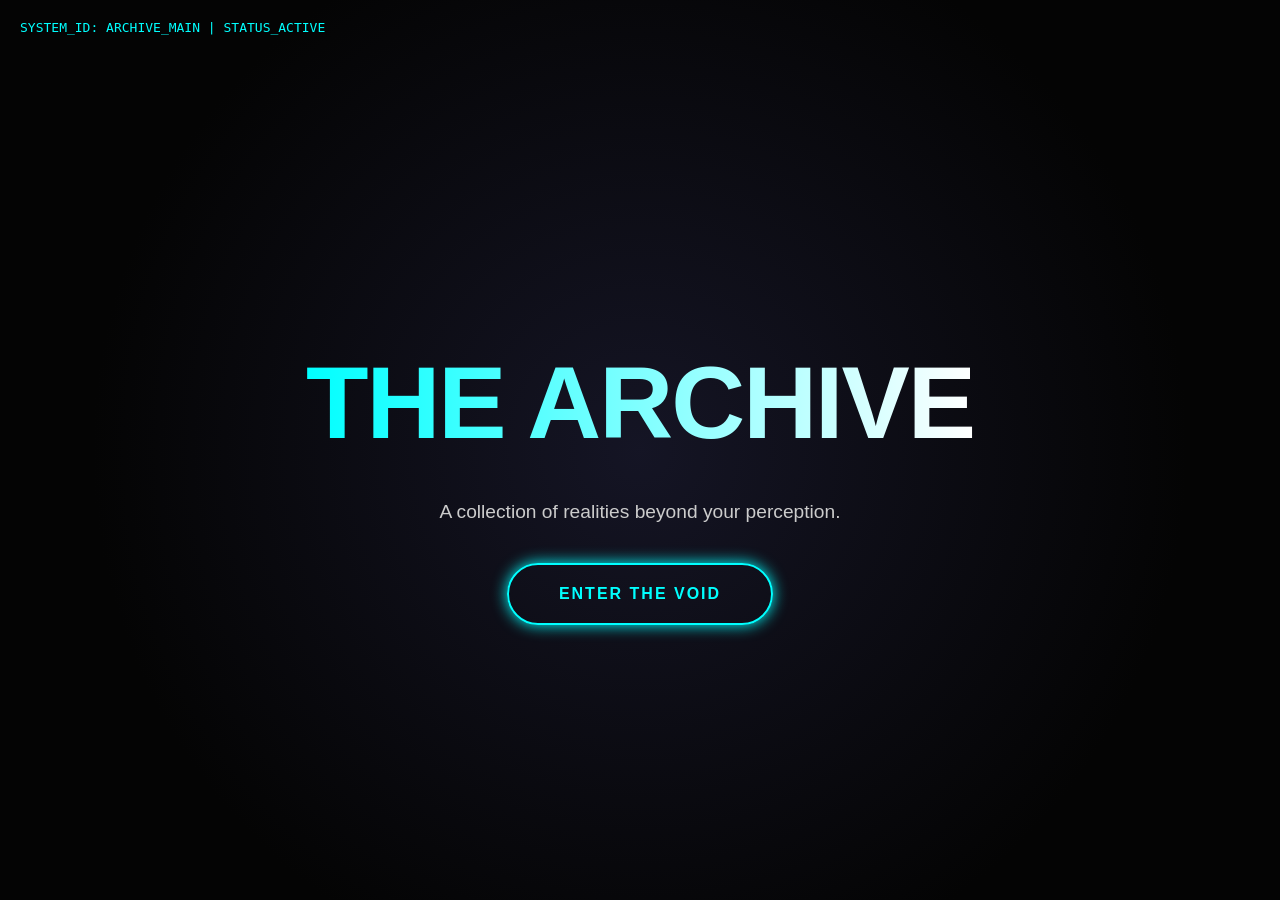
==== index.html @ e51d0f81 "Initial commit - The Neon Archive" ====
<!DOCTYPE html>
<html lang="en">
<head>
    <meta charset="UTF-8">
    <meta name="viewport" content="width=device-width, initial-scale=1.0">
    <title>THE NEON ARCHIVE</title>
    <link rel="stylesheet" href="style.css">
</head>
<body>
    <canvas id="bgCanvas"></canvas>

    <main class="hero">
        <div class="system-label">SYSTEM_ID: ARCHIVE_MAIN | STATUS_ACTIVE</div>
        <h1>THE ARCHIVE</h1>
        <p>A collection of realities beyond your perception.</p>
        <a href="photos.html" class="btn-neon">ENTER THE VOID</a>
    </main>

    <script src="script.js"></script>
</body>
</html>
---- style.css ----
/* --- BASE & GLOBALS --- */
*, *::before, *::after {
    box-sizing: border-box;
}

body, html { 
    margin: 0; 
    padding: 0; 
    min-height: 100vh; 
    overflow-x: hidden; 
    background: #000; 
    color: #fff; 
    font-family: 'Segoe UI', sans-serif; 
}

/* --- INTERACTIVE CANVAS --- */
#bgCanvas { 
    position: fixed; 
    top: 0; 
    left: 0; 
    z-index: -1; 
}

/* --- TYPOGRAPHY & HERO --- */
.hero {
    height: 100vh; 
    display: flex; 
    flex-direction: column;
    justify-content: center; 
    align-items: center;
    text-align: center;
    background: radial-gradient(circle at center, rgba(26, 26, 46, 0.8) 0%, rgba(5, 5, 5, 0.8) 70%);
    padding: 20px;
}

.hero h1 {
    font-size: clamp(4rem, 8vw, 8rem);
    letter-spacing: -2px; 
    margin-bottom: 20px;
    background: linear-gradient(to right, #0ff, #fff);
    -webkit-background-clip: text; 
    -webkit-text-fill-color: transparent;
}

.hero p {
    font-size: 1.2rem;
    margin-bottom: 40px;
    color: #ccc;
}

/* --- NEON BUTTONS --- */
.btn-neon {
    display: inline-block;
    padding: 20px 50px; 
    color: #0ff; 
    background: transparent;
    border: 2px solid #0ff; 
    border-radius: 50px; 
    text-transform: uppercase;
    text-decoration: none; 
    cursor: pointer; 
    transition: 0.4s ease;
    box-shadow: 0 0 15px #0ff; 
    z-index: 1001; 
    animation: constant-glow 2s infinite alternate;
    font-weight: bold;
    letter-spacing: 2px;
}

.btn-neon:hover {
    background: #0ff; 
    color: #000; 
    transform: scale(1.05);
    box-shadow: 0 0 40px #0ff, 0 0 80px #0ff;
}

.back-fixed, .refresh-fixed {
    position: fixed; 
    bottom: 20px; 
    z-index: 9999;
    padding: 10px 30px;
    font-size: 0.9rem;
}

.back-fixed { left: 20px; }
.refresh-fixed { right: 20px; }

/* --- GALLERY PAGES --- */
.gallery-header {
    padding: 60px 20px 30px;
    text-align: center;
}

.gallery-header h2 {
    font-size: clamp(2.5rem, 5vw, 4rem);
    margin: 0;
    color: #fff;
    text-shadow: 0 0 10px rgba(0, 255, 255, 0.5);
}

.gallery {
    display: grid; 
    grid-template-columns: repeat(auto-fill, minmax(300px, 1fr));
    gap: 30px; 
    padding: 20px 5vw 100px;
}

.gallery img {
    width: 100%; 
    height: 400px; 
    object-fit: cover;
    border-radius: 12px; 
    filter: grayscale(40%); 
    transition: 0.5s ease;
    cursor: pointer;
}

.gallery img:hover {
    filter: grayscale(0%); 
    transform: translateY(-10px);
    box-shadow: 0 15px 30px rgba(0, 255, 255, 0.2);
    border: 1px solid rgba(0, 255, 255, 0.5);
}

/* --- LIGHTBOX (VOID) --- */
.lightbox {
    display: none; 
    position: fixed; 
    top: 0; 
    left: 0;
    width: 100%; 
    height: 100%; 
    background: rgba(5, 5, 5, 0.95);
    z-index: 10000;
    justify-content: center; 
    align-items: center;
}

.lightbox img {
    max-width: 85vw; 
    max-height: 80vh; 
    border-radius: 8px;
    box-shadow: 0 0 50px rgba(0, 255, 255, 0.15); 
    border: 1px solid #0ff;
    object-fit: contain;
}

.lightbox::after {
    content: ""; 
    position: absolute; 
    top: 0; 
    left: 0; 
    width: 100%; 
    height: 2px;
    background: #0ff; 
    opacity: 0.15; 
    animation: scan 4s linear infinite;
    pointer-events: none;
}

/* --- NAVIGATION & UI ELEMENTS --- */
.nav {
    background: transparent; 
    border: none;
    color: #0ff; 
    cursor: pointer; 
    transition: 0.3s ease;
    padding: 20px;
    display: flex;
    align-items: center;
    justify-content: center;
}

.nav:hover { 
    transform: scale(1.1); 
    filter: drop-shadow(0 0 10px #0ff);
}

.pulse-ring {
    animation: blink 2s infinite;
}

.stream-label {
    position: absolute; 
    top: 20px; 
    left: 20px; 
    color: #0ff; 
    font-family: monospace; 
    opacity: 0.7;
    pointer-events: none;
}

.system-label {
    position: absolute; 
    top: 20px; 
    left: 20px; 
    font-family: monospace; 
    color: #0ff; 
    animation: blink 1s step-end infinite;
    pointer-events: none;
}

/* --- ANIMATIONS --- */
@keyframes constant-glow {
    from { box-shadow: 0 0 10px #0ff; }
    to { box-shadow: 0 0 25px #0ff; }
}

@keyframes scan {
    0% { top: 0%; } 
    100% { top: 100%; }
}

@keyframes blink {
    0%, 100% { opacity: 1; } 
    50% { opacity: 0.3; }
}
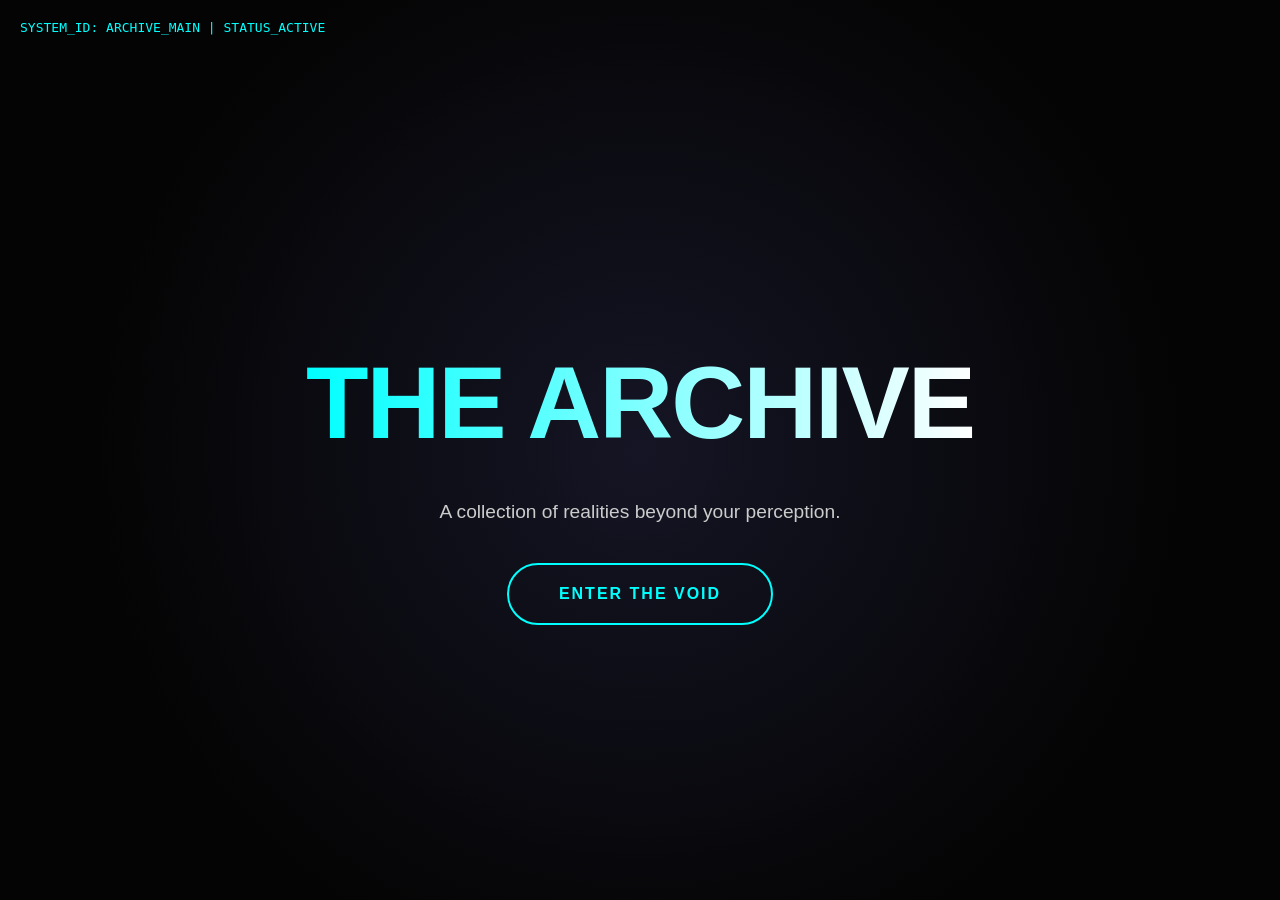
==== commit 86cbed73: "Background image for mainframe" ====
--- a/index.html
+++ b/index.html
@@ -6,9 +6,8 @@
     <title>THE NEON ARCHIVE</title>
     <link rel="stylesheet" href="style.css">
 </head>
-<body>
-    <canvas id="bgCanvas"></canvas>
-
+<body class="moving-bg">
+    
     <main class="hero">
         <div class="system-label">SYSTEM_ID: ARCHIVE_MAIN | STATUS_ACTIVE</div>
         <h1>THE ARCHIVE</h1>
@@ -16,6 +15,17 @@
         <a href="photos.html" class="btn-neon">ENTER THE VOID</a>
     </main>
 
-    <script src="script.js"></script>
+    <script>
+        const images = [
+            'https://images.unsplash.com/photo-1550751827-4bd374c3f58b?q=80&w=2000',
+            'https://images.unsplash.com/photo-1542281286-9e0a16bb7366?q=80&w=2000',
+            'https://images.unsplash.com/photo-1605371924599-2d0365da1ae0?q=80&w=2000',
+            'https://images.unsplash.com/photo-1550684848-fac1c5b4e853?q=80&w=2000',
+            'https://images.unsplash.com/photo-1451187580459-43490279c0fa?q=80&w=2000'
+        ];
+
+        const randomImage = images[Math.floor(Math.random() * images.length)];
+        document.body.style.backgroundImage = `url('${randomImage}')`;
+    </script>
 </body>
 </html>
--- a/style.css
+++ b/style.css
@@ -13,12 +13,21 @@
     font-family: 'Segoe UI', sans-serif; 
 }
 
-/* --- INTERACTIVE CANVAS --- */
+/* --- MOVING BACKGROUND & CANVAS --- */
 #bgCanvas { 
     position: fixed; 
     top: 0; 
     left: 0; 
     z-index: -1; 
+}
+
+.moving-bg {
+    background-repeat: no-repeat;
+    background-position: center center;
+    background-attachment: fixed;
+    background-size: cover;
+    animation: drift 20s infinite alternate ease-in-out;
+    transition: background 1s ease-in-out;
 }
 
 /* --- TYPOGRAPHY & HERO --- */
@@ -38,7 +47,13 @@
     letter-spacing: -2px; 
     margin-bottom: 20px;
     background: linear-gradient(to right, #0ff, #fff);
+    
+    /* Add this line to satisfy the linter/standards */
+    background-clip: text; 
+    
+    /* Keep your existing one for compatibility */
     -webkit-background-clip: text; 
+    
     -webkit-text-fill-color: transparent;
 }
 
@@ -60,11 +75,10 @@
     text-decoration: none; 
     cursor: pointer; 
     transition: 0.4s ease;
-    box-shadow: 0 0 15px #0ff; 
     z-index: 1001; 
-    animation: constant-glow 2s infinite alternate;
     font-weight: bold;
     letter-spacing: 2px;
+    animation: breathing-glow 2s infinite alternate ease-in-out;
 }
 
 .btn-neon:hover {
@@ -122,7 +136,7 @@
     border: 1px solid rgba(0, 255, 255, 0.5);
 }
 
-/* --- LIGHTBOX (VOID) --- */
+/* --- LIGHTBOX --- */
 .lightbox {
     display: none; 
     position: fixed; 
@@ -176,29 +190,18 @@
     filter: drop-shadow(0 0 10px #0ff);
 }
 
-.pulse-ring {
-    animation: blink 2s infinite;
-}
-
-.stream-label {
-    position: absolute; 
-    top: 20px; 
-    left: 20px; 
-    color: #0ff; 
-    font-family: monospace; 
-    opacity: 0.7;
-    pointer-events: none;
-}
-
-.system-label {
+.pulse-ring { animation: blink 2s infinite; }
+
+.stream-label, .system-label {
     position: absolute; 
     top: 20px; 
     left: 20px; 
     font-family: monospace; 
     color: #0ff; 
-    animation: blink 1s step-end infinite;
     pointer-events: none;
 }
+
+.system-label { animation: blink 1s step-end infinite; }
 
 /* --- ANIMATIONS --- */
 @keyframes constant-glow {
@@ -206,6 +209,11 @@
     to { box-shadow: 0 0 25px #0ff; }
 }
 
+@keyframes breathing-glow {
+    0% { box-shadow: 0 0 5px #0ff; }
+    100% { box-shadow: 0 0 40px #0ff; }
+}
+
 @keyframes scan {
     0% { top: 0%; } 
     100% { top: 100%; }
@@ -214,4 +222,25 @@
 @keyframes blink {
     0%, 100% { opacity: 1; } 
     50% { opacity: 0.3; }
+}
+
+@keyframes drift {
+    0% { background-position: 0% 0%; }
+    100% { background-position: 100% 100%; }
+}
+
+/* --- MEDIA QUERIES --- */
+@media (max-width: 768px) {
+    .lightbox { flex-direction: column; }
+    
+    .nav {
+        position: absolute;
+        bottom: 20px;
+        z-index: 10001;
+        background: rgba(0, 0, 0, 0.5) !important;
+        border-radius: 50%;
+    }
+    
+    .prev { left: 20px; }
+    .next { right: 20px; }
 }
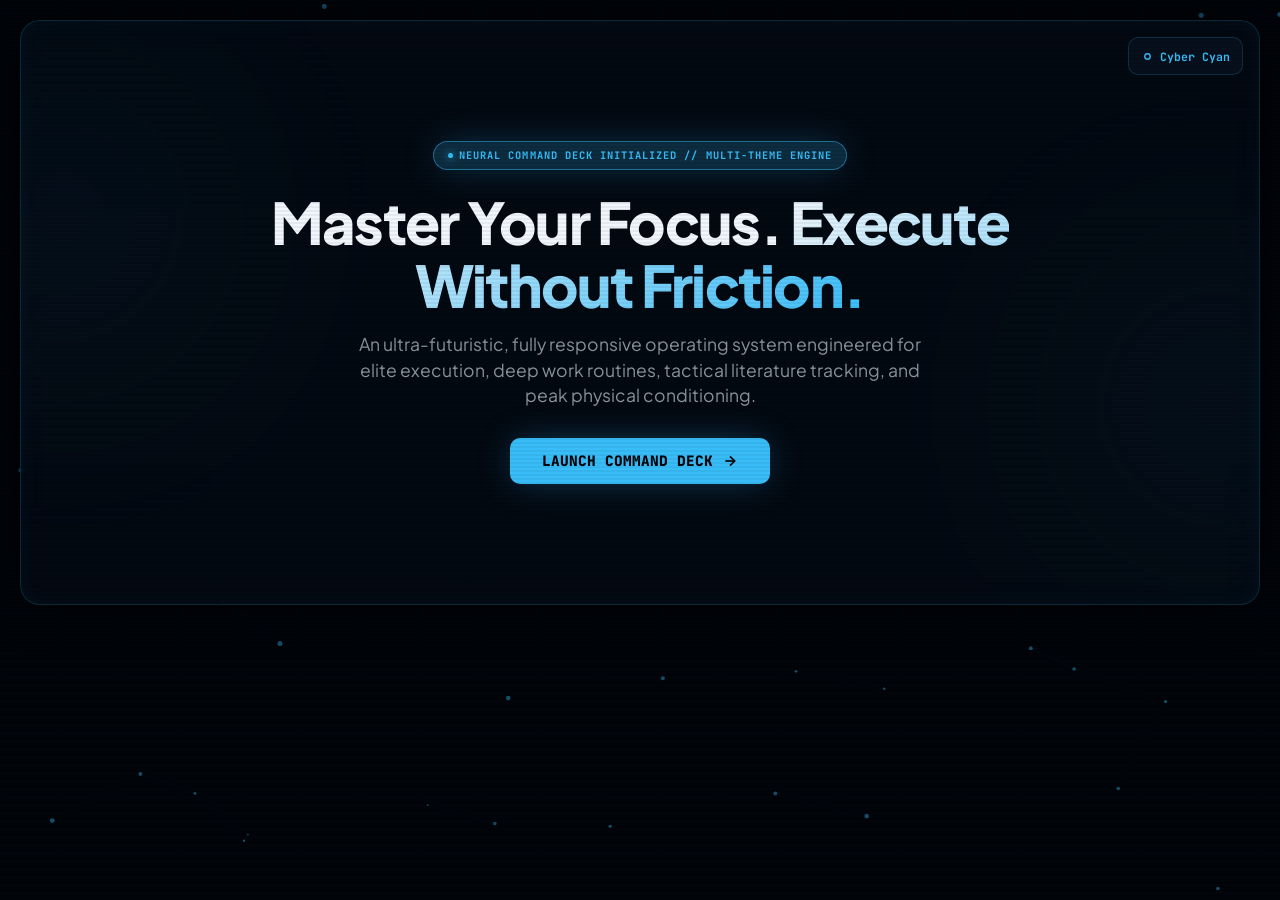
==== commit bdbcccd9: "Update index.html to the newest version" ====
--- a/index.html
+++ b/index.html
@@ -1,31 +1,1130 @@
 <!DOCTYPE html>
-<html lang="en">
+<html lang="en" class="dark cyberpunk-cyan">
 <head>
     <meta charset="UTF-8">
     <meta name="viewport" content="width=device-width, initial-scale=1.0">
-    <title>THE NEON ARCHIVE</title>
-    <link rel="stylesheet" href="style.css">
+    <meta name="description" content="Monk Mode OS: a personal dashboard for daily schedules, a 10-book reading plan, fitness benchmarks and a two-year roadmap. Built by Addisu Legese Meharu.">
+    <meta property="og:title" content="Monk Mode OS">
+    <meta property="og:description" content="A personal dashboard for daily schedules, reading, fitness and long-term planning.">
+    <meta property="og:type" content="website">
+    <link rel="icon" href="data:image/svg+xml,%3Csvg xmlns='http://www.w3.org/2000/svg' viewBox='0 0 32 32'%3E%3Crect width='32' height='32' rx='6' fill='%230b1220'/%3E%3Ctext x='16' y='23' font-size='20' font-family='monospace' font-weight='700' text-anchor='middle' fill='%2338bdf8'%3EM%3C/text%3E%3C/svg%3E">
+    <title>Monk Mode OS</title>
+    <link rel="preconnect" href="https://fonts.googleapis.com">
+    <link rel="preconnect" href="https://fonts.gstatic.com" crossorigin>
+    <link href="https://fonts.googleapis.com/css2?family=Plus+Jakarta+Sans:wght@400;500;600;700;800&family=JetBrains+Mono:ital,wght@0,400;0,600;0,800;1,400&display=swap" rel="stylesheet">
+    <style>
+        /* THEME MATRIX & TOKENS ENGINE */
+        :root.dark.cyberpunk-cyan {
+            --bg-base: #010409; --bg-surface: rgba(5, 11, 20, 0.88); --bg-glass: rgba(5, 11, 20, 0.75);
+            --bg-card: rgba(10, 18, 34, 0.75); --bg-card-hover: rgba(18, 28, 52, 0.9);
+            --border-subtle: rgba(56, 189, 248, 0.18); --border-hover: rgba(56, 189, 248, 0.45); --border-active: rgba(56, 189, 248, 0.9);
+            --text-main: #f0f6fc; --text-muted: #8b949e; --text-dim: #484f58;
+            --accent-primary: #38bdf8; --accent-secondary: #0284c7; --accent-glow: rgba(56, 189, 248, 0.2);
+            --shadow-hud: 0 0 50px -10px rgba(0, 0, 0, 0.9), inset 0 0 20px rgba(56, 189, 248, 0.05);
+            --shadow-glow: 0 0 35px -5px rgba(56, 189, 248, 0.35);
+            --audio-freq: 600;
+        }
+        :root.dark.neon-violet {
+            --bg-base: #030109; --bg-surface: rgba(10, 5, 20, 0.88); --bg-glass: rgba(10, 5, 20, 0.75);
+            --bg-card: rgba(18, 10, 34, 0.75); --bg-card-hover: rgba(28, 16, 52, 0.9);
+            --border-subtle: rgba(217, 70, 239, 0.18); --border-hover: rgba(217, 70, 239, 0.45); --border-active: rgba(217, 70, 239, 0.9);
+            --text-main: #fae8ff; --text-muted: #a188af; --text-dim: #5c4b69;
+            --accent-primary: #d946ef; --accent-secondary: #a21caf; --accent-glow: rgba(217, 70, 239, 0.2);
+            --shadow-hud: 0 0 50px -10px rgba(0, 0, 0, 0.9), inset 0 0 20px rgba(217, 70, 239, 0.05);
+            --shadow-glow: 0 0 35px -5px rgba(217, 70, 239, 0.35);
+            --audio-freq: 750;
+        }
+        :root.dark.matrix-green {
+            --bg-base: #010903; --bg-surface: rgba(5, 20, 8, 0.88); --bg-glass: rgba(5, 20, 8, 0.75);
+            --bg-card: rgba(10, 34, 15, 0.75); --bg-card-hover: rgba(16, 52, 24, 0.9);
+            --border-subtle: rgba(74, 222, 128, 0.18); --border-hover: rgba(74, 222, 128, 0.45); --border-active: rgba(74, 222, 128, 0.9);
+            --text-main: #f0fdf4; --text-muted: #86efac; --text-dim: #3f624d;
+            --accent-primary: #4ade80; --accent-secondary: #16a34a; --accent-glow: rgba(74, 222, 128, 0.2);
+            --shadow-hud: 0 0 50px -10px rgba(0, 0, 0, 0.9), inset 0 0 20px rgba(74, 222, 128, 0.05);
+            --shadow-glow: 0 0 35px -5px rgba(74, 222, 128, 0.35);
+            --audio-freq: 500;
+        }
+        :root.dark.laser-crimson {
+            --bg-base: #090101; --bg-surface: rgba(20, 5, 5, 0.88); --bg-glass: rgba(20, 5, 5, 0.75);
+            --bg-card: rgba(34, 10, 10, 0.75); --bg-card-hover: rgba(52, 16, 16, 0.9);
+            --border-subtle: rgba(248, 113, 113, 0.18); --border-hover: rgba(248, 113, 113, 0.45); --border-active: rgba(248, 113, 113, 0.9);
+            --text-main: #fef2f2; --text-muted: #fca5a5; --text-dim: #623f3f;
+            --accent-primary: #f87171; --accent-secondary: #dc2626; --accent-glow: rgba(248, 113, 113, 0.2);
+            --shadow-hud: 0 0 50px -10px rgba(0, 0, 0, 0.9), inset 0 0 20px rgba(248, 113, 113, 0.05);
+            --shadow-glow: 0 0 35px -5px rgba(248, 113, 113, 0.35);
+            --audio-freq: 850;
+        }
+        :root.dark.solar-amber {
+            --bg-base: #090601; --bg-surface: rgba(20, 14, 5, 0.88); --bg-glass: rgba(20, 14, 5, 0.75);
+            --bg-card: rgba(34, 24, 10, 0.75); --bg-card-hover: rgba(52, 38, 16, 0.9);
+            --border-subtle: rgba(251, 191, 36, 0.18); --border-hover: rgba(251, 191, 36, 0.45); --border-active: rgba(251, 191, 36, 0.9);
+            --text-main: #fefce8; --text-muted: #fde047; --text-dim: #62573f;
+            --accent-primary: #fbbf24; --accent-secondary: #d97706; --accent-glow: rgba(251, 191, 36, 0.2);
+            --shadow-hud: 0 0 50px -10px rgba(0, 0, 0, 0.9), inset 0 0 20px rgba(251, 191, 36, 0.05);
+            --shadow-glow: 0 0 35px -5px rgba(251, 191, 36, 0.35);
+            --audio-freq: 650;
+        }
+        :root.light {
+            --bg-base: #f8fafc; --bg-surface: rgba(255, 255, 255, 0.95); --bg-glass: rgba(255, 255, 255, 0.85);
+            --bg-card: rgba(241, 245, 249, 0.9); --bg-card-hover: rgba(226, 232, 240, 0.98);
+            --border-subtle: rgba(14, 116, 144, 0.2); --border-hover: rgba(14, 116, 144, 0.5); --border-active: rgba(14, 116, 144, 0.9);
+            --text-main: #0f172a; --text-muted: #475569; --text-dim: #94a3b8;
+            --accent-primary: #0284c7; --accent-secondary: #0369a1; --accent-glow: rgba(2, 132, 199, 0.15);
+            --shadow-hud: 0 20px 40px -15px rgba(15, 23, 42, 0.08); --shadow-glow: 0 0 25px -5px rgba(2, 132, 199, 0.25);
+            --audio-freq: 550;
+        }
+
+        :root {
+            --success: #10b981; --warning: #f59e0b; --danger: #ef4444;
+            --font-sans: 'Plus Jakarta Sans', -apple-system, sans-serif;
+            --font-mono: 'JetBrains Mono', monospace;
+            --radius-2xl: 20px; --radius-xl: 14px; --radius-lg: 10px; --radius-md: 6px; --radius-sm: 4px;
+            --transition-fast: all 0.2s cubic-bezier(0.16, 1, 0.3, 1);
+            --transition-normal: all 0.35s cubic-bezier(0.16, 1, 0.3, 1);
+        }
+
+        * { box-sizing: border-box; margin: 0; padding: 0; user-select: none; -webkit-tap-highlight-color: transparent; }
+
+        html, body {
+            max-width: 100vw;
+            overflow-x: hidden;
+        }
+
+        .crt-overlay {
+            position: fixed; inset: 0; z-index: 9999; pointer-events: none;
+            background: linear-gradient(rgba(18, 16, 16, 0) 50%, rgba(0, 0, 0, 0.25) 50%);
+            background-size: 100% 4px; opacity: 0.2; transition: opacity 0.3s ease;
+        }
+        .crt-overlay.disabled { opacity: 0; }
+
+        .cyber-bg-canvas {
+            position: fixed; inset: 0; width: 100vw; height: 100vh; z-index: -999;
+            pointer-events: none; background: var(--bg-base);
+        }
+
+        body {
+            background-color: transparent; color: var(--text-main); font-family: var(--font-sans);
+            line-height: 1.45; min-height: 100vh; padding: 0.4rem; padding-bottom: 5.5rem;
+            overflow-x: hidden; transition: color 0.3s ease;
+        }
+        @media (min-width: 768px) { body { padding: 1.25rem; padding-bottom: 2rem; } }
+
+        .hud-frame {
+            position: relative; background: var(--bg-glass); backdrop-filter: blur(20px); -webkit-backdrop-filter: blur(20px);
+            border: 1px solid var(--border-subtle); box-shadow: var(--shadow-hud); transition: var(--transition-normal);
+        }
+        .hud-frame::before, .hud-frame::after {
+            content: ''; position: absolute; width: 6px; height: 6px;
+            border-color: var(--accent-primary); border-style: solid; pointer-events: none; opacity: 0.65; transition: var(--transition-fast);
+        }
+        .hud-frame::before { top: -1px; left: -1px; border-width: 2px 0 0 2px; }
+        .hud-frame::after { bottom: -1px; right: -1px; border-width: 0 2px 2px 0; }
+        .hud-frame:hover::before, .hud-frame:hover::after { opacity: 1; box-shadow: 0 0 8px var(--accent-primary); }
+
+        .master-container { max-width: 1540px; margin: 0 auto; display: flex; flex-direction: column; gap: 1rem; width: 100%; min-width: 0; }
+
+        header { border-radius: var(--radius-2xl); padding: 1rem 1.25rem; display: flex; flex-direction: column; gap: 0.85rem; position: relative; z-index: 100; width: 100%; box-sizing: border-box; }
+        header::after { content: ''; position: absolute; top: 0; left: 10%; right: 10%; height: 1px; background: linear-gradient(90deg, transparent, var(--accent-primary), transparent); box-shadow: 0 0 10px var(--accent-primary); }
+
+        .header-top { display: flex; justify-content: space-between; align-items: center; gap: 0.75rem; width: 100%; }
+        .brand-cluster { display: flex; align-items: center; gap: 0.75rem; min-width: 0; }
+        .brand-logo { width: 40px; height: 40px; flex-shrink: 0; border-radius: var(--radius-lg); background: var(--accent-glow); border: 1px solid var(--border-hover); display: flex; align-items: center; justify-content: center; color: var(--accent-primary); font-family: var(--font-mono); font-weight: 800; font-size: 1.15rem; box-shadow: var(--shadow-glow); }
+        .brand-info { min-width: 0; }
+        .brand-info h1 { font-size: 1rem; font-weight: 800; letter-spacing: -0.02em; display: flex; align-items: center; gap: 0.4rem; flex-wrap: wrap; white-space: nowrap; }
+        .brand-info h1 span { color: var(--accent-primary); font-family: var(--font-mono); font-weight: 600; font-size: 0.65rem; background: var(--accent-glow); padding: 0.1rem 0.4rem; border-radius: var(--radius-sm); border: 1px solid var(--border-subtle); }
+        .brand-info p { font-size: 0.7rem; color: var(--text-muted); font-family: var(--font-mono); overflow: hidden; text-overflow: ellipsis; white-space: nowrap; }
+
+        .header-controls { display: flex; align-items: center; gap: 0.5rem; flex-shrink: 0; }
+        .hud-btn { background: var(--bg-card); border: 1px solid var(--border-subtle); color: var(--accent-primary); height: 38px; padding: 0 0.75rem; border-radius: var(--radius-lg); display: flex; align-items: center; justify-content: center; gap: 0.4rem; font-family: var(--font-mono); font-size: 0.72rem; font-weight: 700; cursor: pointer; transition: var(--transition-fast); white-space: nowrap; }
+        .hud-btn:hover { background: var(--accent-glow); border-color: var(--accent-primary); transform: translateY(-1px); box-shadow: var(--shadow-glow); }
+
+        .hud-hamburger-btn { width: 38px; padding: 0; display: flex; flex-direction: column; justify-content: center; align-items: center; gap: 4px; }
+        .hud-hamburger-btn span { display: block; width: 16px; height: 2px; background: var(--accent-primary); border-radius: 2px; transition: var(--transition-fast); }
+        .hud-hamburger-btn.active span:nth-child(1) { transform: translateY(6px) rotate(45deg); }
+        .hud-hamburger-btn.active span:nth-child(2) { opacity: 0; }
+        .hud-hamburger-btn.active span:nth-child(3) { transform: translateY(-6px) rotate(-45deg); }
+
+        .header-bottom { display: flex; justify-content: space-between; align-items: center; flex-wrap: wrap; gap: 0.6rem; border-top: 1px solid var(--border-subtle); padding-top: 0.6rem; width: 100%; }
+        .status-badges { display: flex; gap: 0.4rem; flex-wrap: wrap; min-width: 0; }
+        .badge { background: var(--bg-card); border: 1px solid var(--border-subtle); padding: 0.25rem 0.6rem; border-radius: 999px; font-size: 0.65rem; font-weight: 600; font-family: var(--font-mono); color: var(--warning); text-transform: uppercase; letter-spacing: 0.05em; display: flex; align-items: center; gap: 0.35rem; }
+        .badge.accent { color: var(--accent-primary); border-color: var(--border-hover); background: var(--accent-glow); }
+        .badge-dot { width: 5px; height: 5px; border-radius: 50%; background: currentColor; box-shadow: 0 0 6px currentColor; flex-shrink: 0; }
+        #clockDisplay { font-family: var(--font-mono); font-size: 0.7rem; color: var(--text-muted); display: flex; align-items: center; gap: 0.4rem; background: var(--bg-card); padding: 0.25rem 0.6rem; border-radius: var(--radius-sm); border: 1px solid var(--border-subtle); }
+
+        .drawer-backdrop, .modal-backdrop { position: fixed; inset: 0; background: rgba(1, 4, 9, 0.8); backdrop-filter: blur(12px); z-index: 998; opacity: 0; pointer-events: none; transition: opacity 0.3s ease; }
+        .drawer-backdrop.active, .modal-backdrop.open { opacity: 1; pointer-events: auto; }
+        .hud-nav-drawer { position: fixed; top: 0; right: -100%; width: 100%; max-width: 340px; height: 100vh; background: var(--bg-surface); backdrop-filter: blur(25px); border-left: 1px solid var(--border-hover); box-shadow: -20px 0 50px rgba(0, 0, 0, 0.6); z-index: 999; display: flex; flex-direction: column; padding: 4rem 1.25rem 1.5rem 1.25rem; transition: right 0.35s cubic-bezier(0.16, 1, 0.3, 1); }
+        .hud-nav-drawer.open { right: 0; }
+        .drawer-header { font-family: var(--font-mono); font-size: 0.68rem; color: var(--text-dim); text-transform: uppercase; letter-spacing: 0.15em; margin-bottom: 1rem; padding-bottom: 0.4rem; border-bottom: 1px solid var(--border-subtle); }
+        .drawer-links { display: flex; flex-direction: column; gap: 0.5rem; overflow-y: auto; }
+        .drawer-link { background: var(--bg-card); border: 1px solid var(--border-subtle); color: var(--text-muted); padding: 0.75rem 1rem; border-radius: var(--radius-lg); font-family: var(--font-mono); font-size: 0.75rem; font-weight: 600; text-align: left; cursor: pointer; transition: var(--transition-fast); display: flex; align-items: center; justify-content: space-between; }
+        .drawer-link:hover, .drawer-link.active { color: var(--accent-primary); border-color: var(--border-active); background: var(--accent-glow); box-shadow: var(--shadow-glow); transform: translateX(-3px); }
+        .kbd-hint { font-size: 0.6rem; background: var(--bg-base); border: 1px solid var(--border-subtle); padding: 0.1rem 0.35rem; border-radius: var(--radius-sm); color: var(--text-dim); }
+
+        .modal-backdrop { z-index: 1005; display: grid; place-content: center; padding: 0.75rem; }
+        .theme-modal { background: var(--bg-surface); border: 1px solid var(--border-hover); border-radius: var(--radius-2xl); padding: 1.25rem; width: 100%; max-width: 420px; box-shadow: var(--shadow-hud); display: flex; flex-direction: column; gap: 1rem; transform: scale(0.95); transition: transform 0.25s cubic-bezier(0.16, 1, 0.3, 1); }
+        .modal-backdrop.open .theme-modal { transform: scale(1); }
+        .theme-modal h3 { font-family: var(--font-mono); font-size: 0.75rem; color: var(--accent-primary); text-transform: uppercase; letter-spacing: 0.12em; display: flex; justify-content: space-between; align-items: center; }
+        .theme-options-grid { display: grid; grid-template-columns: repeat(2, 1fr); gap: 0.5rem; }
+        .theme-option-card { background: var(--bg-card); border: 1px solid var(--border-subtle); padding: 0.75rem; border-radius: var(--radius-lg); cursor: pointer; display: flex; flex-direction: column; gap: 0.3rem; transition: var(--transition-fast); font-family: var(--font-mono); font-size: 0.7rem; font-weight: 600; }
+        .theme-option-card:hover { border-color: var(--border-hover); background: var(--bg-card-hover); transform: translateY(-2px); }
+        .theme-option-card.active { border-color: var(--border-active); background: var(--accent-glow); color: var(--accent-primary); box-shadow: var(--shadow-glow); }
+        .theme-preview-dot { width: 12px; height: 12px; border-radius: 50%; border: 1px solid rgba(255,255,255,0.3); }
+
+        .view { display: none; animation: viewEnter 0.35s cubic-bezier(0.16, 1, 0.3, 1) forwards; width: 100%; min-width: 0; }
+        .view.active { display: flex; flex-direction: column; gap: 1rem; width: 100%; min-width: 0; }
+        @keyframes viewEnter { from { opacity: 0; transform: translateY(6px) scale(0.995); } to { opacity: 1; transform: translateY(0) scale(1); } }
+
+        /* DUAL-SIDED DYNAMIC HOVER GLOW FOR LANDING HERO */
+        .landing-hero { min-height: 65vh; display: flex; flex-direction: column; align-items: center; justify-content: center; text-align: center; padding: 2rem 1rem; border-radius: var(--radius-2xl); position: relative; overflow: hidden; width: 100%; box-sizing: border-box; }
+        .landing-hero::before, .landing-hero::after { content: ''; position: absolute; width: 280px; height: 280px; background: var(--accent-primary); filter: blur(130px); opacity: 0.08; z-index: 0; border-radius: 50%; pointer-events: none; transition: opacity 0.4s ease, transform 0.4s ease; }
+        .landing-hero::before { top: 10%; left: -100px; }
+        .landing-hero::after { bottom: 10%; right: -100px; }
+        .landing-hero:hover::before { opacity: 0.22; transform: scale(1.15); }
+        .landing-hero:hover::after { opacity: 0.22; transform: scale(1.15); }
+
+        .hero-badge { background: var(--accent-glow); border: 1px solid var(--border-hover); color: var(--accent-primary); padding: 0.35rem 0.85rem; border-radius: 999px; font-family: var(--font-mono); font-size: 0.65rem; font-weight: 700; text-transform: uppercase; letter-spacing: 0.1em; margin-bottom: 1.25rem; box-shadow: var(--shadow-glow); display: inline-flex; align-items: center; gap: 0.4rem; position: relative; z-index: 1; }
+        .hero-title { font-size: clamp(2rem, 4.5vw, 4rem); font-weight: 800; letter-spacing: -0.03em; line-height: 1.1; margin-bottom: 1rem; max-width: 850px; position: relative; z-index: 1; }
+        .hero-title span { background: linear-gradient(135deg, var(--text-main), var(--accent-primary)); -webkit-background-clip: text; -webkit-text-fill-color: transparent; }
+        .hero-desc { font-size: clamp(0.9rem, 1.4vw, 1.1rem); color: var(--text-muted); max-width: 600px; margin-bottom: 1.8rem; position: relative; z-index: 1; }
+        .hero-cta { background: var(--accent-primary); color: var(--bg-base); border: none; padding: 0.85rem 2rem; border-radius: var(--radius-lg); font-size: 0.9rem; font-weight: 800; font-family: var(--font-mono); cursor: pointer; transition: var(--transition-fast); box-shadow: var(--shadow-glow); display: inline-flex; align-items: center; gap: 0.6rem; position: relative; z-index: 1; }
+        .hero-cta:hover { transform: translateY(-2px) scale(1.02); box-shadow: 0 0 35px var(--accent-primary); filter: brightness(1.1); }
+
+        .dashboard-grid { display: grid; grid-template-columns: 1fr; gap: 1rem; width: 100%; min-width: 0; }
+        @media (min-width: 1024px) { .dashboard-grid { grid-template-columns: 360px 1fr; } }
+
+        .panel { border-radius: var(--radius-2xl); padding: 1rem; position: relative; width: 100%; min-width: 0; overflow: hidden; box-sizing: border-box; }
+        .panel-title { font-size: 0.7rem; font-weight: 700; color: var(--text-dim); text-transform: uppercase; letter-spacing: 0.12em; margin-bottom: 0.9rem; display: flex; align-items: center; justify-content: space-between; font-family: var(--font-mono); }
+        
+        .progress-box { background: var(--bg-card); border: 1px solid var(--border-subtle); border-radius: var(--radius-xl); padding: 1rem; margin-bottom: 0.9rem; }
+        .progress-header { display: flex; justify-content: space-between; align-items: baseline; margin-bottom: 0.5rem; }
+        .progress-label { font-size: 0.68rem; color: var(--text-dim); font-family: var(--font-mono); font-weight: 700; text-transform: uppercase; }
+        .progress-value { font-size: 1.6rem; font-weight: 800; font-family: var(--font-mono); color: var(--accent-primary); letter-spacing: -0.03em; text-shadow: 0 0 12px var(--accent-glow); }
+        .progress-bar-track { background: var(--bg-base); border-radius: 999px; height: 7px; width: 100%; overflow: hidden; border: 1px solid var(--border-subtle); }
+        .progress-bar-fill { background: linear-gradient(90deg, var(--accent-primary), var(--success)); height: 100%; width: 0%; border-radius: 999px; transition: width 0.5s cubic-bezier(0.16, 1, 0.3, 1); box-shadow: 0 0 10px var(--accent-primary); }
+
+        .day-picker { display: grid; grid-template-columns: repeat(auto-fill, minmax(70px, 1fr)); gap: 0.35rem; margin-bottom: 0.9rem; width: 100%; }
+        @media (min-width: 640px) { .day-picker { display: flex; flex-direction: column; } }
+        .day-btn { background: var(--bg-card); border: 1px solid var(--border-subtle); color: var(--text-muted); padding: 0.55rem 0.5rem; text-align: center; border-radius: var(--radius-md); cursor: pointer; font-size: 0.72rem; font-weight: 600; font-family: var(--font-mono); transition: var(--transition-fast); width: 100%; box-sizing: border-box; }
+        @media (min-width: 640px) { .day-btn { text-align: left; padding: 0.55rem 0.75rem; } }
+        .day-btn:hover { border-color: var(--border-hover); color: var(--text-main); background: var(--bg-card-hover); }
+        .day-btn.active { background: var(--accent-glow); border-color: var(--border-active); color: var(--accent-primary); box-shadow: var(--shadow-glow); }
+
+        .meta-card { font-size: 0.8rem; color: var(--text-muted); background: var(--bg-card); padding: 1rem; border-radius: var(--radius-xl); border: 1px solid var(--border-subtle); transition: var(--transition-fast); position: relative; width: 100%; overflow: hidden; word-break: break-word; box-sizing: border-box; cursor: pointer; }
+        .meta-card:hover { border-color: var(--border-hover); background: var(--bg-card-hover); transform: translateX(2px); box-shadow: var(--shadow-glow); }
+        .meta-card + .meta-card { margin-top: 0.6rem; }
+
+        .schedule-container { display: flex; flex-direction: column; gap: 0.65rem; max-height: 580px; overflow-y: auto; overflow-x: hidden; padding-right: 0.2rem; width: 100%; min-width: 0; box-sizing: border-box; }
+        .schedule-container::-webkit-scrollbar { width: 4px; }
+        .schedule-container::-webkit-scrollbar-track { background: transparent; }
+        .schedule-container::-webkit-scrollbar-thumb { background: var(--accent-glow); border-radius: 999px; }
+        
+        .schedule-card { background: var(--bg-card); border: 1px solid var(--border-subtle); border-radius: var(--radius-lg); padding: 0.85rem 0.95rem; display: flex; align-items: flex-start; gap: 0.75rem; cursor: pointer; transition: var(--transition-fast); position: relative; flex-direction: column; width: 100%; min-width: 0; overflow: hidden; word-break: break-word; box-sizing: border-box; }
+        .schedule-card:hover { border-color: var(--border-hover); background: var(--bg-card-hover); transform: translateX(2px); box-shadow: var(--shadow-glow); }
+        .schedule-card.current { border-color: rgba(245, 158, 11, 0.6); background: rgba(245, 158, 11, 0.05); }
+        .schedule-card.current::before { content: ''; position: absolute; left: 0; top: 10px; bottom: 10px; width: 3px; background: var(--warning); border-radius: 0 4px 4px 0; box-shadow: 0 0 8px var(--warning); }
+        
+        .schedule-card-header { display: flex; width: 100%; gap: 0.75rem; align-items: flex-start; min-width: 0; }
+        
+        .schedule-card input[type="checkbox"] { margin-top: 0.1rem; appearance: none; -webkit-appearance: none; width: 1.25rem; height: 1.25rem; background: var(--bg-base); border: 1px solid var(--border-hover); border-radius: var(--radius-sm); cursor: pointer; transition: var(--transition-fast); flex-shrink: 0; display: grid; place-content: center; }
+        .schedule-card input[type="checkbox"]::before { content: ""; width: 0.65rem; height: 0.65rem; transform: scale(0); transition: 0.12s transform cubic-bezier(0.16, 1, 0.3, 1); background-color: var(--success); border-radius: 2px; }
+        .schedule-card input[type="checkbox"]:checked { background: rgba(16, 185, 129, 0.2); border-color: var(--success); box-shadow: 0 0 8px rgba(16, 185, 129, 0.4); }
+        .schedule-card input[type="checkbox"]:checked::before { transform: scale(1); }
+
+        .schedule-info { flex: 1; min-width: 0; }
+        .schedule-time { font-size: 0.68rem; color: var(--warning); font-family: var(--font-mono); font-weight: 700; margin-bottom: 0.15rem; }
+        .schedule-title { font-size: 0.88rem; font-weight: 700; color: var(--text-main); line-height: 1.35; }
+
+        /* INTERACTIVE ACCORDION DETAILS & MOBILE WRAP FIX */
+        .tactical-note { max-height: 0; overflow: hidden; transition: max-height 0.35s cubic-bezier(0.16, 1, 0.3, 1), opacity 0.3s ease, margin 0.3s ease; font-size: 0.78rem; color: var(--text-muted); border-left: 2px solid var(--accent-primary); padding-left: 0.65rem; margin-left: 0; opacity: 0; font-family: var(--font-mono); line-height: 1.5; width: 100%; max-width: 100%; box-sizing: border-box; word-break: break-word; overflow-wrap: break-word; }
+        @media (min-width: 480px) {
+            .schedule-card .tactical-note { margin-left: 2rem; width: calc(100% - 2rem); }
+        }
+        .schedule-card.expanded .tactical-note, .card-item.expanded .tactical-note, .meta-card.expanded .tactical-note { max-height: 600px; margin-top: 0.7rem; margin-bottom: 0.2rem; opacity: 1; }
+
+        /* align-items: start FIXES UNWANTED ROW STRETCHING WHEN A CARD EXPANDS */
+        .grid-cards { display: grid; grid-template-columns: 1fr; gap: 1rem; width: 100%; min-width: 0; align-items: start; }
+        @media (min-width: 640px) { .grid-cards { grid-template-columns: repeat(auto-fill, minmax(300px, 1fr)); } }
+        .card-item { background: var(--bg-card); border: 1px solid var(--border-subtle); border-radius: var(--radius-xl); padding: 1.15rem; display: flex; flex-direction: column; gap: 0.4rem; transition: var(--transition-fast); width: 100%; min-width: 0; word-break: break-word; cursor: pointer; box-sizing: border-box; }
+        .card-item:hover { border-color: var(--border-hover); transform: translateY(-2px); box-shadow: var(--shadow-glow); background: var(--bg-card-hover); }
+        .card-item h3 { font-size: 0.95rem; color: var(--text-main); font-weight: 800; line-height: 1.3; }
+        .card-item p { font-size: 0.8rem; color: var(--text-muted); line-height: 1.5; }
+
+        .mobile-hud-bar { position: fixed; bottom: 0; left: 0; right: 0; height: 56px; background: var(--bg-surface); backdrop-filter: blur(25px); border-top: 1px solid var(--border-hover); display: flex; justify-content: space-around; align-items: center; z-index: 900; padding: 0 0.25rem; }
+        @media (min-width: 768px) { .mobile-hud-bar { display: none; } }
+        .mobile-nav-btn { background: transparent; border: none; color: var(--text-muted); display: flex; flex-direction: column; align-items: center; gap: 1px; font-family: var(--font-mono); font-size: 0.6rem; font-weight: 700; cursor: pointer; padding: 0.3rem; flex: 1; }
+        .mobile-nav-btn.active { color: var(--accent-primary); text-shadow: 0 0 8px var(--accent-glow); }
+        .mobile-nav-btn svg { width: 16px; height: 16px; stroke: currentColor; }
+    </style>
 </head>
-<body class="moving-bg">
-    
-    <main class="hero">
-        <div class="system-label">SYSTEM_ID: ARCHIVE_MAIN | STATUS_ACTIVE</div>
-        <h1>THE ARCHIVE</h1>
-        <p>A collection of realities beyond your perception.</p>
-        <a href="photos.html" class="btn-neon">ENTER THE VOID</a>
-    </main>
+<body class="dark cyberpunk-cyan">
+
+    <div class="crt-overlay" id="crtOverlay"></div>
+    <canvas class="cyber-bg-canvas" id="cyberBgCanvas"></canvas>
+
+    <div class="modal-backdrop" id="themeModalBackdrop" onclick="toggleThemeModal()">
+        <div class="theme-modal" onclick="event.stopPropagation()">
+            <h3>
+                <span>// SELECT NEURAL MATRIX THEME</span>
+                <button onclick="toggleThemeModal()" style="background:transparent; border:none; color:var(--text-muted); cursor:pointer; font-family:var(--font-mono);">[✕]</button>
+            </h3>
+            <div class="theme-options-grid">
+                <div class="theme-option-card" id="theme-card-cyberpunk-cyan" onclick="setTheme('dark', 'cyberpunk-cyan', 'Cyber Cyan')">
+                    <div class="theme-preview-dot" style="background: #38bdf8;"></div>
+                    <span>Cyber Cyan</span>
+                    <span style="font-size:0.6rem; color:var(--text-dim)">Dark Protocol</span>
+                </div>
+                <div class="theme-option-card" id="theme-card-neon-violet" onclick="setTheme('dark', 'neon-violet', 'Neon Violet')">
+                    <div class="theme-preview-dot" style="background: #d946ef;"></div>
+                    <span>Neon Violet</span>
+                    <span style="font-size:0.6rem; color:var(--text-dim)">Cyber Dark</span>
+                </div>
+                <div class="theme-option-card" id="theme-card-matrix-green" onclick="setTheme('dark', 'matrix-green', 'Matrix Green')">
+                    <div class="theme-preview-dot" style="background: #4ade80;"></div>
+                    <span>Matrix Green</span>
+                    <span style="font-size:0.6rem; color:var(--text-dim)">Terminal Dark</span>
+                </div>
+                <div class="theme-option-card" id="theme-card-laser-crimson" onclick="setTheme('dark', 'laser-crimson', 'Laser Crimson')">
+                    <div class="theme-preview-dot" style="background: #f87171;"></div>
+                    <span>Laser Crimson</span>
+                    <span style="font-size:0.6rem; color:var(--text-dim)">Combat Dark</span>
+                </div>
+                <div class="theme-option-card" id="theme-card-solar-amber" onclick="setTheme('dark', 'solar-amber', 'Solar Amber')">
+                    <div class="theme-preview-dot" style="background: #fbbf24;"></div>
+                    <span>Solar Amber</span>
+                    <span style="font-size:0.6rem; color:var(--text-dim)">Cockpit Dark</span>
+                </div>
+                <div class="theme-option-card" id="theme-card-light" onclick="setTheme('light', '', 'Pure Light')">
+                    <div class="theme-preview-dot" style="background: #0284c7;"></div>
+                    <span>Pure Light</span>
+                    <span style="font-size:0.6rem; color:var(--text-dim)">Daylight Mode</span>
+                </div>
+            </div>
+        </div>
+    </div>
+
+    <div class="drawer-backdrop" id="drawerBackdrop" onclick="toggleDrawer()"></div>
+    <div class="hud-nav-drawer" id="hudDrawer">
+        <div class="drawer-header">// SYSTEM NAVIGATION MATRIX</div>
+        <div class="drawer-links">
+            <button class="drawer-link" onclick="switchView('landing')">
+                <span>00. Landing Deck</span><span class="kbd-hint">[1]</span>
+            </button>
+            <button class="drawer-link active" onclick="switchView('schedule')">
+                <span>01. Schedule & Routine</span><span class="kbd-hint">[2]</span>
+            </button>
+            <button class="drawer-link" onclick="switchView('books')">
+                <span>02. Book Engine</span><span class="kbd-hint">[3]</span>
+            </button>
+            <button class="drawer-link" onclick="switchView('metrics')">
+                <span>03. Fitness & Diet</span><span class="kbd-hint">[4]</span>
+            </button>
+            <button class="drawer-link" onclick="switchView('phases')">
+                <span>04. Two-Year Roadmap</span><span class="kbd-hint">[5]</span>
+            </button>
+        </div>
+        <div style="margin-top:auto; display:flex; flex-direction:column; gap:0.4rem; padding-top:0.75rem; border-top:1px solid var(--border-subtle);">
+            <button class="hud-btn" onclick="toggleCRT()" style="width:100%; justify-content:space-between;">
+                <span>Toggle CRT Filter</span><span id="crtStatusLabel" class="kbd-hint">ON</span>
+            </button>
+            <button class="hud-btn" onclick="toggleAudio()" style="width:100%; justify-content:space-between;">
+                <span>Tactical Audio FX</span><span id="audioStatusLabel" class="kbd-hint">ON</span>
+            </button>
+            <div style="font-family: var(--font-mono); font-size: 0.65rem; color: var(--text-dim); text-align: center; margin-top:0.4rem;">
+                MONK MODE OS // PRO MAX v4.7
+            </div>
+        </div>
+    </div>
+
+    <div class="master-container">
+
+        <header id="masterHeader" class="hud-frame" style="display: none;">
+            <div class="header-top">
+                <div class="brand-cluster">
+                    <div class="brand-logo">M</div>
+                    <div class="brand-info">
+                        <h1>Monk Mode OS <span>v4.7 // HUD PRO</span></h1>
+                        <p>// NEURAL COMMAND DECK ACTIVE</p>
+                    </div>
+                </div>
+                <div class="header-controls">
+                    <button class="hud-btn" onclick="toggleThemeModal()">
+                        <svg width="13" height="13" viewBox="0 0 24 24" fill="none" stroke="currentColor" stroke-width="2.5"><circle cx="12" cy="12" r="5"></circle><line x1="12" y1="1" x2="12" y2="3"></line><line x1="12" y1="21" x2="12" y2="23"></line><line x1="4.22" y1="4.22" x2="5.64" y2="5.64"></line><line x1="18.36" y1="18.36" x2="19.78" y2="19.78"></line><line x1="1" y1="12" x2="3" y2="12"></line><line x1="21" y1="12" x2="23" y2="12"></line></svg>
+                        <span id="currentThemeLabel">Cyber Cyan</span>
+                    </button>
+                    <button class="hud-btn hud-hamburger-btn" id="hamburgerBtn" onclick="toggleDrawer()" aria-label="Toggle Navigation">
+                        <span></span><span></span><span></span>
+                    </button>
+                </div>
+            </div>
+            <div class="header-bottom">
+                <div class="status-badges">
+                    <div id="modeBadge" class="badge"><span class="badge-dot"></span>Self-Prep</div>
+                    <div id="phaseBadge" class="badge accent"><span class="badge-dot"></span>Phase 1: Foundation</div>
+                </div>
+                <div id="clockDisplay">
+                    <svg width="13" height="13" viewBox="0 0 24 24" fill="none" stroke="currentColor" stroke-width="2"><circle cx="12" cy="12" r="10"></circle><polyline points="12 6 12 12 16 14"></polyline></svg>
+                    <span id="clockText">Loading time...</span>
+                </div>
+            </div>
+        </header>
+
+        <div id="view-landing" class="view active">
+            <div class="landing-hero hud-frame">
+                <div style="position: absolute; top: 1rem; right: 1rem;">
+                    <button class="hud-btn" onclick="toggleThemeModal()">
+                        <svg width="13" height="13" viewBox="0 0 24 24" fill="none" stroke="currentColor" stroke-width="2.5"><circle cx="12" cy="12" r="5"></circle></svg>
+                        <span id="landingThemeLabel">Themes</span>
+                    </button>
+                </div>
+                <div class="hero-badge">
+                    <span class="badge-dot" style="background: var(--accent-primary); box-shadow: 0 0 8px var(--accent-primary);"></span>
+                    Neural Command Deck Initialized // Multi-Theme Engine
+                </div>
+                <h1 class="hero-title">Master Your Focus. <span>Execute Without Friction.</span></h1>
+                <p class="hero-desc">An ultra-futuristic, fully responsive operating system engineered for elite execution, deep work routines, tactical literature tracking, and peak physical conditioning.</p>
+                <button class="hero-cta" onclick="switchView('schedule')">
+                    <span>LAUNCH COMMAND DECK</span>
+                    <svg width="16" height="16" viewBox="0 0 24 24" fill="none" stroke="currentColor" stroke-width="2.5"><line x1="5" y1="12" x2="19" y2="12"></line><polyline points="12 5 19 12 12 19"></polyline></svg>
+                </button>
+            </div>
+        </div>
+
+        <div id="view-schedule" class="view">
+            <div class="dashboard-grid">
+                <div class="panel hud-frame">
+                    <div class="panel-title">Execution Metrics</div>
+                    
+                    <div class="progress-box">
+                        <div class="progress-header">
+                            <span class="progress-label">Daily Completion</span>
+                            <span id="completionText" class="progress-value">0%</span>
+                        </div>
+                        <div class="progress-bar-track">
+                            <div id="progressBar" class="progress-bar-fill"></div>
+                        </div>
+                    </div>
+
+                    <div style="display:flex; justify-content:space-between; align-items:center; margin-bottom: 0.4rem;">
+                        <span class="panel-title" style="margin-bottom:0;">Select Day</span>
+                        <button class="hud-btn" onclick="resetTodayChecks()" style="height:24px; padding:0 0.45rem; font-size:0.62rem;">Reset Checks</button>
+                    </div>
+                    <div class="day-picker" id="dayPickerContainer"></div>
+
+                    <div class="meta-card" id="bookTrackerSummary" style="margin-top: 1rem;"></div>
+                </div>
+
+                <div class="panel hud-frame">
+                    <div class="panel-title">
+                        <span id="activeDayTitle">Schedule Routine</span>
+                        <span id="activeModeLabel" style="color: var(--text-dim); text-transform: none; font-family: var(--font-sans); font-size:0.68rem;"></span>
+                    </div>
+                    
+                    <div class="schedule-container" id="scheduleListContainer"></div>
+                </div>
+            </div>
+        </div>
+
+        <div id="view-books" class="view">
+            <div class="panel hud-frame">
+                <div class="panel-title">Automated Reading Engine // Tactical Sequence & Brief Notes</div>
+                <p style="font-size: 0.82rem; color: var(--text-muted); margin-bottom: 1rem;" id="bookEngineSubtitle">
+                    Tracking the 10-book tactical sequence with automatic 30-day allocations and daily pacing targets (~10 pages/day). Tap any book card below to inspect tactical takeaways and structural notes.
+                </p>
+                <div class="grid-cards" id="bookGridContainer"></div>
+            </div>
+        </div>
+
+        <div id="view-metrics" class="view">
+            <div class="panel hud-frame">
+                <div class="panel-title">Physical & Nutritional Standards // Optimization Matrix</div>
+                <p style="font-size: 0.82rem; color: var(--text-muted); margin-bottom: 1rem;">
+                    Tap any performance module below to inspect tactical breakdown, benchmarks, workout split rules, and traditional Ethiopian dietary guidelines.
+                </p>
+                <div class="grid-cards" id="fitnessGridContainer"></div>
+            </div>
+        </div>
+
+        <div id="view-phases" class="view">
+            <div class="panel hud-frame">
+                <div class="panel-title">Two-Year Execution Roadmap // Strategic Timeline</div>
+                <p style="font-size: 0.82rem; color: var(--text-muted); margin-bottom: 1rem;">
+                    Tap any phase block below to review tactical execution focus and milestone objectives.
+                </p>
+                <div style="display: flex; flex-direction: column; gap: 0.65rem; margin-top: 0.4rem;" id="roadmapContainer"></div>
+            </div>
+        </div>
+
+    </div>
+
+    <div class="mobile-hud-bar">
+        <button class="mobile-nav-btn active" id="mob-nav-schedule" onclick="switchView('schedule')">
+            <svg viewBox="0 0 24 24" fill="none" stroke-width="2"><rect x="3" y="4" width="18" height="18" rx="2"></rect><line x1="16" y1="2" x2="16" y2="6"></line><line x1="8" y1="2" x2="8" y2="6"></line><line x1="3" y1="10" x2="21" y2="10"></line></svg>
+            <span>Routine</span>
+        </button>
+        <button class="mobile-nav-btn" id="mob-nav-books" onclick="switchView('books')">
+            <svg viewBox="0 0 24 24" fill="none" stroke-width="2"><path d="M4 19.5A2.5 2.5 0 0 1 6.5 17H20"></path><path d="M6.5 2H20v20H6.5A2.5 2.5 0 0 1 4 19.5v-15A2.5 2.5 0 0 1 6.5 2z"></path></svg>
+            <span>Books</span>
+        </button>
+        <button class="mobile-nav-btn" id="mob-nav-metrics" onclick="switchView('metrics')">
+            <svg viewBox="0 0 24 24" fill="none" stroke-width="2"><path d="M18 20V10"></path><path d="M12 20V4"></path><path d="M6 20v-6"></path></svg>
+            <span>Fitness</span>
+        </button>
+        <button class="mobile-nav-btn" id="mob-nav-phases" onclick="switchView('phases')">
+            <svg viewBox="0 0 24 24" fill="none" stroke-width="2"><circle cx="12" cy="12" r="10"></circle><polyline points="12 6 12 12 16 14"></polyline></svg>
+            <span>Roadmap</span>
+        </button>
+    </div>
 
     <script>
-        const images = [
-            'https://images.unsplash.com/photo-1550751827-4bd374c3f58b?q=80&w=2000',
-            'https://images.unsplash.com/photo-1542281286-9e0a16bb7366?q=80&w=2000',
-            'https://images.unsplash.com/photo-1605371924599-2d0365da1ae0?q=80&w=2000',
-            'https://images.unsplash.com/photo-1550684848-fac1c5b4e853?q=80&w=2000',
-            'https://images.unsplash.com/photo-1451187580459-43490279c0fa?q=80&w=2000'
+        /* SAFE STORAGE: localStorage can throw when blocked (private mode, strict settings) */
+        const store = {
+            get(k) { try { return localStorage.getItem(k); } catch (e) { return null; } },
+            set(k, v) { try { localStorage.setItem(k, v); } catch (e) {} },
+            remove(k) { try { localStorage.removeItem(k); } catch (e) {} }
+        };
+
+        /* TACTICAL AUDIO SYNTHESIZER ENGINE WITH THEME-AWARE FREQUENCIES */
+        let audioEnabled = true;
+        const AudioCtx = window.AudioContext || window.webkitAudioContext;
+        let audioCtx = null;
+
+        function playBeep(customFreq, type = 'sine', duration = 0.04) {
+            if (!audioEnabled) return;
+            try {
+                if (!audioCtx) audioCtx = new AudioCtx();
+                if (audioCtx.state === 'suspended') audioCtx.resume();
+                
+                const rootFreq = parseInt(getComputedStyle(document.documentElement).getPropertyValue('--audio-freq').trim()) || 600;
+                const freq = customFreq || rootFreq;
+
+                const osc = audioCtx.createOscillator();
+                const gain = audioCtx.createGain();
+                osc.type = type;
+                osc.frequency.setValueAtTime(freq, audioCtx.currentTime);
+                gain.gain.setValueAtTime(0.03, audioCtx.currentTime);
+                gain.gain.exponentialRampToValueAtTime(0.001, audioCtx.currentTime + duration);
+                osc.connect(gain);
+                gain.connect(audioCtx.destination);
+                osc.start();
+                osc.stop(audioCtx.currentTime + duration);
+            } catch (e) {}
+        }
+
+        function toggleAudio() {
+            audioEnabled = !audioEnabled;
+            document.getElementById('audioStatusLabel').innerText = audioEnabled ? 'ON' : 'OFF';
+            if (audioEnabled) playBeep(null, 'triangle', 0.06);
+        }
+
+        function toggleCRT() {
+            const crt = document.getElementById('crtOverlay');
+            crt.classList.toggle('disabled');
+            const isActive = !crt.classList.contains('disabled');
+            document.getElementById('crtStatusLabel').innerText = isActive ? 'ON' : 'OFF';
+            playBeep(isActive ? 900 : 400, 'sine', 0.05);
+        }
+
+        /* MOVING BACKGROUND CANVAS */
+        const canvas = document.getElementById('cyberBgCanvas');
+        const ctx = canvas.getContext('2d');
+        let width, height, particles = [];
+        let cachedAccent = '#38bdf8';
+        function refreshAccent() {
+            cachedAccent = getComputedStyle(document.documentElement).getPropertyValue('--accent-primary').trim() || '#38bdf8';
+        }
+        const reduceMotion = window.matchMedia('(prefers-reduced-motion: reduce)').matches;
+
+        function resizeCanvas() {
+            width = canvas.width = window.innerWidth;
+            height = canvas.height = window.innerHeight;
+        }
+        window.addEventListener('resize', resizeCanvas);
+        resizeCanvas();
+
+        class CyberNode {
+            constructor() { this.reset(); }
+            reset() {
+                this.x = Math.random() * width;
+                this.y = Math.random() * height;
+                this.vx = (Math.random() - 0.5) * 0.6;
+                this.vy = (Math.random() - 0.5) * 0.6;
+                this.radius = Math.random() * 1.8 + 0.8;
+            }
+            update() {
+                this.x += this.vx; this.y += this.vy;
+                if (this.x < 0 || this.x > width) this.vx *= -1;
+                if (this.y < 0 || this.y > height) this.vy *= -1;
+            }
+            draw() {
+                ctx.beginPath();
+                ctx.arc(this.x, this.y, this.radius, 0, Math.PI * 2);
+                ctx.fillStyle = cachedAccent;
+                ctx.globalAlpha = 0.4;
+                ctx.fill();
+            }
+        }
+
+        for (let i = 0; i < 45; i++) particles.push(new CyberNode());
+
+        let bgRunning = false;
+        function animateCyberBg() {
+            bgRunning = true;
+            ctx.clearRect(0, 0, width, height);
+            const accentColor = cachedAccent;
+            ctx.strokeStyle = accentColor;
+            ctx.lineWidth = 0.5;
+
+            const time = Date.now() * 0.001;
+            const gridSize = 60;
+            const offsetY = (time * 10) % gridSize;
+
+            ctx.globalAlpha = 0.04;
+            ctx.beginPath();
+            for (let x = 0; x <= width; x += gridSize) { ctx.moveTo(x, 0); ctx.lineTo(x, height); }
+            for (let y = offsetY; y <= height; y += gridSize) { ctx.moveTo(0, y); ctx.lineTo(width, y); }
+            ctx.stroke();
+
+            for (let i = 0; i < particles.length; i++) {
+                particles[i].update(); particles[i].draw();
+                for (let j = i + 1; j < particles.length; j++) {
+                    const dx = particles[i].x - particles[j].x;
+                    const dy = particles[i].y - particles[j].y;
+                    const dist = Math.sqrt(dx * dx + dy * dy);
+                    if (dist < 110) {
+                        ctx.beginPath();
+                        ctx.moveTo(particles[i].x, particles[i].y);
+                        ctx.lineTo(particles[j].x, particles[j].y);
+                        ctx.strokeStyle = accentColor;
+                        ctx.globalAlpha = (1 - dist / 110) * 0.15;
+                        ctx.stroke();
+                    }
+                }
+            }
+            if (!reduceMotion && !document.hidden) requestAnimationFrame(animateCyberBg);
+            else bgRunning = false;
+        }
+        animateCyberBg();
+        document.addEventListener('visibilitychange', () => { if (!document.hidden && !reduceMotion && !bgRunning) animateCyberBg(); });
+
+        /* CORE APPLICATION STATE */
+        const CLASS_START_DATE = new Date('2026-11-10');
+        const PHASE_START_DATE = new Date('2026-09-11');
+        const now = new Date();
+        const isClassMode = now >= CLASS_START_DATE;
+        const currentModeKey = isClassMode ? 'ClassIntegration' : 'NonClass';
+        const daysOfWeek = ['Sunday', 'Monday', 'Tuesday', 'Wednesday', 'Thursday', 'Friday', 'Saturday'];
+        // Checks are stored per calendar date so Monday's ticks don't carry into next Monday
+        function dateKeyFor(dayName) {
+            const diff = daysOfWeek.indexOf(dayName) - now.getDay();
+            const d = new Date(now.getFullYear(), now.getMonth(), now.getDate() + diff);
+            return `${d.getFullYear()}-${String(d.getMonth() + 1).padStart(2, '0')}-${String(d.getDate()).padStart(2, '0')}`;
+        }
+        let selectedDay = daysOfWeek[now.getDay()];
+
+        const books = [
+            { title: "Mastery (Robert Greene)", focus: "Chapters 5 & 6 (The Creative-Active & Mastery)", notes: "Focuses on transitioning from apprenticeship to creative autonomy through deep problem immersion and rigorous pattern recognition." },
+            { title: "The Laws of Human Nature (Robert Greene)", focus: "Chapters 2 (Narcissism), 6 (Short-sightedness), & 11 (Envy)", notes: "Maps psychological blind spots to maintain emotional objectivity and safeguard personal execution from social friction." },
+            { title: "Antifragile (Nassim Nicholas Taleb)", focus: "Books I & IV (Building systems that gain from chaos)", notes: "Architecting robust systems that actually strengthen under volatility, stress, and randomized scheduling pressure." },
+            { title: "Finite and Infinite Games (James P. Carse)", focus: "Chapter 1 (Beating boredom in total control)", notes: "Distinguishes competing to win within rules versus playing to continue the game indefinitely with boundless vision." },
+            { title: "The Logic of Political Survival (Bruce Bueno de Mesquita)", focus: "Chapter 1 (Pure power mechanics)", notes: "Analyzes coalition building, resource distribution incentives, and how institutional leaders retain authority." },
+            { title: "The 33 Strategies of War (Robert Greene)", focus: "Parts IV & V (Offensive & Unconventional Strategy)", notes: "Tactical positioning, asymmetrical engagement, and maintaining psychological composure under high-stakes combat pressure." },
+            { title: "The Sovereign Individual (Davidson & Rees-Mogg)", focus: "Chapters 1 & 4 (Macro tech & economic trends)", notes: "Anticipating macro-economic shifts, digital decentralization, and positioning oneself as an independent economic agent." },
+            { title: "Beyond Good and Evil (Friedrich Nietzsche)", focus: "Chapters 1 & 9 (Constructing internal values)", notes: "Deconstructing conventional morality to forge autonomous internal standards and uncompromising personal discipline." },
+            { title: "The Book of Not Knowing (Peter Ralston)", focus: "Part II (Mechanics of perception & internal illusions)", notes: "Examining the mechanics of consciousness, shedding preconceptions, and cultivating absolute clarity of perception." },
+            { title: "Thinking, Fast and Slow (Daniel Kahneman)", focus: "Parts 1 & 3 (Mapping cognitive bugs)", notes: "Identifying mental heuristics, system 1 vs system 2 biases, and neutralizing irrational decision-making under stress." }
         ];
 
-        const randomImage = images[Math.floor(Math.random() * images.length)];
-        document.body.style.backgroundImage = `url('${randomImage}')`;
+        const fitnessModules = [
+            { title: "1.5-Mile Run (Target < 10:30)", subtitle: "Aerobic threshold & pacing benchmark", notes: "Pacing strategy requires maintaining a consistent 7:00/mile split through controlled cadence, nasal breathing techniques, and lung capacity expansion." },
+            { title: "Strict Push-ups (Target 40+ reps)", subtitle: "Upper body strength endurance", notes: "Unbroken execution with full lockouts at the top and chest hovering 2 inches above ground at the bottom. Zero hip sag or momentum cheating." },
+            { title: "Core Plank (Target 2+ mins)", subtitle: "Transverse abdominis stabilization", notes: "Posterior pelvic tilt, glutes fully squeezed, ribs locked down to eliminate lower back lumbar strain during prolonged holds." },
+            { title: "Workout Split: Strength (Mon / Wed / Fri)", subtitle: "Bodyweight & Greasing the Groove", notes: "Focus on push-up pyramids and pull-up progressions. Apply 'Greasing the Groove' (GtG) during class transitions by executing sub-maximal sets throughout the day to build neural pathways without fatigue." },
+            { title: "Workout Split: Cardio Engine (Tue / Thu / Sat)", subtitle: "Aerobic & Interval Conditioning", notes: "Tuesday Zone 2 steady runs (45m aerobic base); Thursday 400m high-intensity intervals (VO2 max output); Saturday timed 1.5-mile benchmark simulation." },
+            { title: "Workout Split: Sunday Recovery", subtitle: "Active mobility & CNS reset", notes: "Complete structural joint mobility, foam rolling, dynamic stretching, and central nervous system decompression to prepare for the weekly cycle." },
+            { title: "Ethiopian Breakfast Baseline", subtitle: "Clean morning focus & energy", notes: "Enkulal Firfir (scrambled eggs spiced with onions, tomatoes, and berbere) paired with black coffee or spiced tea for clean morning focus." },
+            { title: "Ethiopian Lunch Baseline", subtitle: "Complex carbs & amino acids", notes: "Shiro Wot or Misir Wot accompanied by 2 whole boiled eggs and fresh Injera for complex carbohydrates and sustained amino acid delivery." },
+            { title: "Ethiopian Dinner Baseline", subtitle: "Slow-digesting overnight repair", notes: "Defen Misir or Kik Wot paired with Ayib (traditional cottage cheese) and Injera to provide slow-digesting proteins for overnight tissue repair." },
+            { title: "Performance Snacks", subtitle: "Micronutrients & quick fuel", notes: "Roasted Kolo (barley) and boiled eggs for quick micronutrients and sustained energy between intensive study blocks." }
+        ];
+
+        const schedules = {
+            NonClass: {
+                Monday: [
+                    { time: "05:30 - 07:30", title: "Morning Reset, Conditioning & Active English", detail: "Push-up pyramid targeting 40+ strict reps. Active reading aloud in English to eliminate hesitation. Read ~5 pages of current book." },
+                    { time: "07:30 - 12:30", title: "Deep Work: CS Algorithms & Architecture", detail: "Uninterrupted deep work blocks. Implement Greasing the Groove push-ups between intense coding periods." },
+                    { time: "12:30 - 13:30", title: "High-Protein Lunch & Diffuse Walk", detail: "Shiro Wot / Misir Wot + 2 boiled eggs + Injera. Phone-free outdoor walk for subconscious problem solving." },
+                    { time: "13:30 - 16:30", title: "Applied Coding & Data Structures", detail: "Rigorous implementation of university data structures and backend logic scripts." },
+                    { time: "16:30 - 18:00", title: "Active English Output & Mobility", detail: "Record a 15-minute audio log explaining technical CS or aviation concepts in fluent English. Core mobility drills." },
+                    { time: "18:00 - 21:00", title: "Dinner, Metrics Review & Sleep Prep", detail: "Defen Misir / Kik Wot + Ayib + Injera. Review daily log metrics. Read ~5 pages of current book. Strict lights out by 21:30." }
+                ],
+                Tuesday: [
+                    { time: "05:30 - 07:30", title: "Cardio Engine: Zone 2 Run & Sprints", detail: "45-minute Zone 2 baseline run targeting sub-10:30 pace for 1.5 miles. Post-run stretch. English podcast while running." },
+                    { time: "07:30 - 12:30", title: "Deep Work: University CS & Systems", detail: "High-focus backend systems programming. Zero notifications, dedicated workflow blocks." },
+                    { time: "12:30 - 13:30", title: "High-Protein Lunch & Hydration", detail: "Shiro Wot + 2 boiled eggs + Injera. Complete offline reset and diffuse walking." },
+                    { time: "13:30 - 16:30", title: "Technical Architecture & Study", detail: "Algorithm problem solving and data structure optimization." },
+                    { time: "16:30 - 18:00", title: "English Fluency Drills & Vocabulary", detail: "Read complex technical documentation aloud; master aerospace terminology." },
+                    { time: "18:00 - 21:00", title: "Dinner & Recovery Protocol", detail: "Defen Misir + Ayib + Injera. Journal reflection, 10 pages reading target, and early lights out." }
+                ],
+                Wednesday: [
+                    { time: "05:30 - 07:30", title: "Morning Reset & Strength Builder", detail: "Push-up pyramids, pull-up progressions, and core stabilization routines." },
+                    { time: "07:30 - 12:30", title: "Deep Work: Core CS Studies", detail: "Deep focus on algorithms and operating systems architecture. GtG method during transitions." },
+                    { time: "12:30 - 13:30", title: "Midday Meal & Walk", detail: "Traditional high-protein lunch with walking interval. No screens." },
+                    { time: "13:30 - 16:30", title: "Programming Practice", detail: "Coding logic implementation and debugging test suites." },
+                    { time: "16:30 - 18:00", title: "Language Immersion & Mobility", detail: "Audio logging and stretching routines. Record 15 min explanation." },
+                    { time: "18:00 - 21:00", title: "Dinner & System Review", detail: "Nutrition intake, log checking, 10-page book engine reading, and next-day prep." }
+                ],
+                Thursday: [
+                    { time: "05:30 - 07:30", title: "Cardio Engine: Interval Training", detail: "High-intensity interval sprints (400m) and endurance building. Listen to English podcast." },
+                    { time: "07:30 - 12:30", title: "Deep Work: Advanced CS Systems", detail: "Uninterrupted problem solving and technical implementation." },
+                    { time: "12:30 - 13:30", title: "Lunch & Mental Reset", detail: "High-protein meal paired with offline decompression outdoors." },
+                    { time: "13:30 - 16:30", title: "Academic Focus & Project Work", detail: "University curriculum tasks and software development modules." },
+                    { time: "16:30 - 18:00", title: "English Communication Practice", detail: "Advanced articulation drills and technical vocabulary practice." },
+                    { time: "18:00 - 21:00", title: "Evening Meal & Wind Down", detail: "Clean nutrition (Defen Misir + Ayib), 10 pages reading, sleep preparation." }
+                ],
+                Friday: [
+                    { time: "05:30 - 07:30", title: "Morning Conditioning & Review", detail: "Final strength block of the work week. Push-ups and core endurance." },
+                    { time: "07:30 - 12:30", title: "Deep Work: Final Weekly Push", detail: "Completing major coding milestones and objective checkpoints." },
+                    { time: "12:30 - 13:30", title: "Lunch & Midday Walk", detail: "Nutrient-dense meal with zero screen time. Hydration focus." },
+                    { time: "13:30 - 16:30", title: "Systems Implementation", detail: "Finalizing software modules and backing up logic scripts." },
+                    { time: "16:30 - 18:00", title: "Language Review & Stretching", detail: "Comprehensive English fluency recording and deep flexibility work." },
+                    { time: "18:00 - 21:00", title: "Dinner & Weekly Wrap-up", detail: "Reviewing weekly execution metrics. 10 pages book engine. Prep the weekend." }
+                ],
+                Saturday: [
+                    { time: "05:30 - 07:30", title: "Endurance Benchmark Run", detail: "Timed 1.5-mile run. Full physical standard check." },
+                    { time: "07:30 - 12:30", title: "Deep Reading & Tactical Study", detail: "Dedicated focus on current book engine milestones. Extra reading to get ahead on the 30-day block." },
+                    { time: "12:30 - 13:30", title: "Lunch & Recovery", detail: "Traditional high-protein meal and complete mental break outdoors." },
+                    { time: "13:30 - 16:30", title: "Personal Project & Code Architecture", detail: "Long-term software engineering, system building, and creative coding." },
+                    { time: "16:30 - 18:00", title: "Passive English Immersion", detail: "Long walks with aviation/tech podcasts." },
+                    { time: "18:00 - 21:00", title: "Evening Reset & Rest", detail: "Dinner, light reading, and preparation for Sunday recovery. Sleep strictly by 21:30." }
+                ],
+                Sunday: [
+                    { time: "05:30 - 07:30", title: "Active Recovery & Mobility", detail: "Joint mobility, deep tissue stretching, and physical system reset." },
+                    { time: "07:30 - 12:30", title: "Strategic Review & Planning", detail: "Review the past week, audit metrics (GPA, Fitness, Book). Plan upcoming schedule blocks." },
+                    { time: "12:30 - 13:30", title: "Midday Meal", detail: "Clean, high-protein traditional meal. No screens." },
+                    { time: "13:30 - 16:30", title: "Deep Reading & Reset", detail: "Unwinding with tactical literature (hit weekly page targets) and offline relaxation." },
+                    { time: "16:30 - 18:00", title: "Leisure & System Update", detail: "Free time, system upgrades, calling family." },
+                    { time: "18:00 - 21:00", title: "Sleep Prep & Early Rest", detail: "Complete wind-down for peak performance on Monday morning. Early lights out." }
+                ]
+            },
+            ClassIntegration: {
+                Monday: [
+                    { time: "05:30 - 07:30", title: "Morning Conditioning & English", detail: "Rapid push-up set (GtG) and active English speaking practice. Hit 5 pages of reading." },
+                    { time: "07:30 - 12:30", title: "University Classes & Lectures", detail: "Active engagement, note-taking, and in-person focus. Sneak in push-ups between classes." },
+                    { time: "12:30 - 13:30", title: "Campus Lunch & Walk", detail: "High-protein meal with a short walk outside. Diffuse thinking." },
+                    { time: "13:30 - 16:30", title: "Library Deep Work", detail: "Focused study on CS modules, assignments, and reinforcing morning lectures." },
+                    { time: "16:30 - 18:00", title: "Commute & Physical Reset", detail: "Transition home, listen to English podcasts, light core work upon arrival." },
+                    { time: "18:00 - 21:00", title: "Dinner & Review", detail: "Traditional meal, metric tracking, hit remaining 5 pages for book engine. Sleep prep." }
+                ],
+                Tuesday: [
+                    { time: "05:30 - 07:30", title: "Morning Cardio Run", detail: "Quick 45m Zone 2 interval session or baseline conditioning." },
+                    { time: "07:30 - 12:30", title: "University Classes", detail: "Rigorous attendance and academic tracking. Sit in front, engage actively." },
+                    { time: "12:30 - 13:30", title: "Lunch & Reset", detail: "Clean nutrition (Shiro + Eggs) and offline recharge." },
+                    { time: "13:30 - 16:30", title: "CS Lab & Practical Work", detail: "Hands-on programming and software building. Group work if necessary." },
+                    { time: "16:30 - 18:00", title: "English Fluency Drill", detail: "Record 15 min speaking practice and vocabulary retention." },
+                    { time: "18:00 - 21:00", title: "Dinner & Rest", detail: "Evening meal (Defen Misir), 10 pages reading, and early lights out." }
+                ],
+                Wednesday: [
+                    { time: "05:30 - 07:30", title: "Strength & Conditioning", detail: "Push-up pyramids and core endurance. Active reading out loud." },
+                    { time: "07:30 - 12:30", title: "University Classes", detail: "Focused lecture attendance. Maintain high GPA targets." },
+                    { time: "12:30 - 13:30", title: "Lunch Break", detail: "Traditional high-protein meal. Outdoor mental break." },
+                    { time: "13:30 - 16:30", title: "Library Study Block", detail: "Algorithm and data structure review. Code implementation." },
+                    { time: "16:30 - 18:00", title: "Mobility & Stretch", detail: "Flexibility routine and physical cool-down." },
+                    { time: "18:00 - 21:00", title: "Dinner & Prep", detail: "Nutrition, 10 pages tactical reading, sleep scheduling." }
+                ],
+                Thursday: [
+                    { time: "05:30 - 07:30", title: "Cardio & Endurance", detail: "400m HIIT sprints. Build aerobic engine." },
+                    { time: "07:30 - 12:30", title: "University Classes", detail: "Active academic engagement. Push-ups between blocks." },
+                    { time: "12:30 - 13:30", title: "Lunch", detail: "Traditional meal and walk." },
+                    { time: "13:30 - 16:30", title: "Coding & Projects", detail: "Software engineering practice and labs." },
+                    { time: "16:30 - 18:00", title: "Language Practice", detail: "Technical reading aloud in English. Audio logging." },
+                    { time: "18:00 - 21:00", title: "Dinner & Wind Down", detail: "Clean recovery, 10 pages reading, rest." }
+                ],
+                Friday: [
+                    { time: "05:30 - 07:30", title: "Morning Conditioning", detail: "Final weekday bodyweight workout. Push-up volume." },
+                    { time: "07:30 - 12:30", title: "University Classes", detail: "Final academic push for the week. Solidify concepts." },
+                    { time: "12:30 - 13:30", title: "Lunch", detail: "High-protein nutrition. Unwind." },
+                    { time: "13:30 - 16:30", title: "Review & Wrap Up", detail: "Completing weekly tasks and assignments early." },
+                    { time: "16:30 - 18:00", title: "Transition & Rest", detail: "Unwinding from classes, mobility." },
+                    { time: "18:00 - 21:00", title: "Dinner & Weekend Prep", detail: "Meal prep, review metrics, 10 pages reading." }
+                ],
+                Saturday: [
+                    { time: "05:30 - 07:30", title: "Benchmark Fitness", detail: "1.5-mile run check. Target sub 10:30." },
+                    { time: "07:30 - 12:30", title: "Deep Reading Engine", detail: "Tactical literature study. Catch up on weekly page counts." },
+                    { time: "12:30 - 13:30", title: "Lunch", detail: "Traditional meal." },
+                    { time: "13:30 - 16:30", title: "Personal Projects", detail: "Coding and system development beyond class requirements." },
+                    { time: "16:30 - 18:00", title: "English Podcasts", detail: "Active listening while walking." },
+                    { time: "18:00 - 21:00", title: "Evening Rest", detail: "Offline relaxation and early sleep." }
+                ],
+                Sunday: [
+                    { time: "05:30 - 07:30", title: "Active Recovery", detail: "Stretching and mobility drills." },
+                    { time: "07:30 - 12:30", title: "Weekly Planning", detail: "Schedule review and metric audit. Prep for the week." },
+                    { time: "12:30 - 13:30", title: "Lunch", detail: "Clean nutrition." },
+                    { time: "13:30 - 16:30", title: "Reading & Reset", detail: "Tactical book engine focus." },
+                    { time: "16:30 - 18:00", title: "Leisure", detail: "Reset the mind." },
+                    { time: "18:00 - 21:00", title: "Sleep Prep", detail: "Early rest for the new week." }
+                ]
+            }
+        };
+
+        const phases = [
+            { title: "Phase 1: Foundation (Months 1–6)", desc: "Establish daily discipline, build a strong academic baseline, master 1.5-mile run under 10:30, and complete core tactical reading list.", notes: "Establish foundational habits. Focus on academic consistency during early university blocks and strict adherence to physical training splits." },
+            { title: "Phase 2: Acceleration (Months 7–12)", desc: "Intensify software portfolio development, flight physics study, English articulation, and physical stamina peaking.", notes: "Push advanced project complexity, hone technical aviation knowledge, and eliminate English speech hesitation via daily audio logs." },
+            { title: "Phase 3: Integration (Months 13–18)", desc: "Combine everything: ship a complete portfolio, sharpen interview skills, and hold peak physical conditioning.", notes: "Bring projects, fitness and study habits together. Practice technical interviews, refine documentation, and keep every benchmark above target." },
+            { title: "Phase 4: Execution & Deployment (Months 19–24)", desc: "Apply for internships and roles, finish final preparation, and execute with confidence.", notes: "Final polish of documentation and portfolio, peak physical conditioning, interview readiness, and calm focus on delivery." }
+        ];
+
+        /* KEYBOARD NAVIGATION ACCELERATOR */
+        window.addEventListener('keydown', (e) => {
+            if (e.target.tagName === 'INPUT' || e.target.tagName === 'TEXTAREA') return;
+            if (e.key === '1') switchView('landing');
+            if (e.key === '2') switchView('schedule');
+            if (e.key === '3') switchView('books');
+            if (e.key === '4') switchView('metrics');
+            if (e.key === '5') switchView('phases');
+            if (e.key.toLowerCase() === 't') toggleThemeModal();
+            if (e.key === 'Escape') {
+                document.getElementById('hudDrawer').classList.remove('open');
+                document.getElementById('drawerBackdrop').classList.remove('active');
+                document.getElementById('themeModalBackdrop').classList.remove('open');
+                document.getElementById('hamburgerBtn').classList.remove('active');
+            }
+        });
+
+        function toggleDrawer() {
+            playBeep(null, 'sine', 0.03);
+            const drawer = document.getElementById('hudDrawer');
+            const backdrop = document.getElementById('drawerBackdrop');
+            const btn = document.getElementById('hamburgerBtn');
+            drawer.classList.toggle('open');
+            backdrop.classList.toggle('active');
+            btn.classList.toggle('active');
+        }
+
+        function toggleThemeModal() {
+            playBeep(null, 'sine', 0.03);
+            const modal = document.getElementById('themeModalBackdrop');
+            modal.classList.toggle('open');
+        }
+
+        function setTheme(modeClass, themeClass, themeName) {
+            playBeep(null, 'square', 0.04);
+            document.documentElement.className = `${modeClass} ${themeClass}`;
+            refreshAccent();
+            store.set('monk_mode_theme_mode', modeClass);
+            store.set('monk_mode_theme_class', themeClass);
+            store.set('monk_mode_theme_name', themeName);
+            
+            document.getElementById('currentThemeLabel').innerText = themeName;
+            document.getElementById('landingThemeLabel').innerText = themeName;
+
+            document.querySelectorAll('.theme-option-card').forEach(card => card.classList.remove('active'));
+            const activeCardId = themeClass ? `theme-card-${themeClass}` : 'theme-card-light';
+            const cardEl = document.getElementById(activeCardId);
+            if(cardEl) cardEl.classList.add('active');
+
+            if (document.getElementById('themeModalBackdrop').classList.contains('open')) {
+                toggleThemeModal();
+            }
+        }
+
+        function loadSavedTheme() {
+            const savedMode = store.get('monk_mode_theme_mode') || 'dark';
+            const savedClass = store.get('monk_mode_theme_class') || 'cyberpunk-cyan';
+            const savedName = store.get('monk_mode_theme_name') || 'Cyber Cyan';
+            setTheme(savedMode, savedClass, savedName);
+        }
+
+        function switchView(viewName) {
+            playBeep(null, 'sine', 0.03);
+            document.querySelectorAll('.view').forEach(v => v.classList.remove('active'));
+            const header = document.getElementById('masterHeader');
+            if (viewName === 'landing') header.style.display = 'none';
+            else header.style.display = 'flex';
+            
+            const drawer = document.getElementById('hudDrawer');
+            const backdrop = document.getElementById('drawerBackdrop');
+            const btn = document.getElementById('hamburgerBtn');
+            if (drawer.classList.contains('open')) {
+                drawer.classList.remove('open');
+                backdrop.classList.remove('active');
+                btn.classList.remove('active');
+            }
+
+            document.querySelectorAll('.drawer-link').forEach(l => l.classList.remove('active'));
+            document.querySelectorAll('.mobile-nav-btn').forEach(b => b.classList.remove('active'));
+            document.getElementById(`view-${viewName}`).classList.add('active');
+
+            const mapping = { landing: 0, schedule: 1, books: 2, metrics: 3, phases: 4 };
+            const index = mapping[viewName];
+            if (index !== undefined) {
+                document.querySelectorAll('.drawer-link')[index].classList.add('active');
+            }
+            const mobBtn = document.getElementById(`mob-nav-${viewName}`);
+            if (mobBtn) mobBtn.classList.add('active');
+
+            window.scrollTo({ top: 0, behavior: 'smooth' });
+        }
+
+        function updateClock() {
+            const d = new Date();
+            document.getElementById('clockText').innerText = d.toLocaleDateString('en-US', { weekday: 'short', month: 'short', day: 'numeric' }) + ' // ' + d.toLocaleTimeString('en-US', { hour12: false });
+        }
+
+        function renderDayPicker() {
+            const container = document.getElementById('dayPickerContainer');
+            container.innerHTML = '';
+            daysOfWeek.forEach(day => {
+                const btn = document.createElement('button');
+                btn.className = `day-btn ${day === selectedDay ? 'active' : ''}`;
+                btn.innerText = day;
+                btn.onclick = () => {
+                    playBeep(null, 'sine', 0.03);
+                    selectedDay = day;
+                    renderDayPicker();
+                    renderSchedule();
+                };
+                container.appendChild(btn);
+            });
+        }
+
+        function renderSchedule() {
+            const listContainer = document.getElementById('scheduleListContainer');
+            listContainer.innerHTML = '';
+            document.getElementById('activeDayTitle').innerText = `${selectedDay} Routine`;
+            document.getElementById('activeModeLabel').innerText = isClassMode ? '[Class Mode Active]' : '[Self-Prep Mode Active]';
+
+            const currentRoutine = schedules[currentModeKey][selectedDay] || [];
+            const currentHour = now.getHours();
+            const currentDayIndex = now.getDay();
+            const isToday = selectedDay === daysOfWeek[currentDayIndex];
+            
+            let scrolled = false;
+
+            currentRoutine.forEach((item, index) => {
+                const card = document.createElement('div');
+                card.className = 'schedule-card';
+
+                const [startStr] = item.time.split(' - ');
+                const startHour = parseInt(startStr.split(':')[0], 10);
+                
+                if (isToday && currentHour === startHour) {
+                    card.classList.add('current');
+                    if(!scrolled) {
+                        setTimeout(() => card.scrollIntoView({ behavior: 'smooth', block: 'center' }), 400);
+                        scrolled = true;
+                    }
+                }
+                
+                const checkboxId = `chk_${dateKeyFor(selectedDay)}_${index}`;
+                const isChecked = store.get(checkboxId) === 'true';
+                if(isChecked) card.style.opacity = '0.5';
+
+                card.innerHTML = `
+                    <div class="schedule-card-header">
+                        <input type="checkbox" id="${checkboxId}" ${isChecked ? 'checked' : ''} onclick="event.stopPropagation(); toggleCheck('${checkboxId}')">
+                        <div class="schedule-info">
+                            <div class="schedule-time">${item.time}</div>
+                            <div class="schedule-title">${item.title}</div>
+                        </div>
+                    </div>
+                    <div class="tactical-note">${item.detail}</div>
+                `;
+
+                card.onclick = () => {
+                    playBeep(null, 'sine', 0.03);
+                    const wasExpanded = card.classList.contains('expanded');
+                    document.querySelectorAll('.schedule-card').forEach(c => c.classList.remove('expanded'));
+                    if (!wasExpanded) {
+                        card.classList.add('expanded');
+                    }
+                };
+
+                listContainer.appendChild(card);
+            });
+
+            updateProgress();
+            renderBookSummary();
+        }
+
+        function toggleCheck(id) {
+            playBeep(null, 'triangle', 0.04);
+            const chk = document.getElementById(id);
+            store.set(id, chk.checked);
+            renderSchedule();
+        }
+
+        function resetTodayChecks() {
+            playBeep(300, 'sawtooth', 0.06);
+            const currentRoutine = schedules[currentModeKey][selectedDay] || [];
+            currentRoutine.forEach((_, index) => {
+                store.remove(`chk_${dateKeyFor(selectedDay)}_${index}`);
+            });
+            renderSchedule();
+        }
+
+        function updateProgress() {
+            const currentRoutine = schedules[currentModeKey][selectedDay] || [];
+            if(currentRoutine.length === 0) return;
+
+            let completed = 0;
+            currentRoutine.forEach((_, index) => {
+                if(store.get(`chk_${dateKeyFor(selectedDay)}_${index}`) === 'true') completed++;
+            });
+
+            const pct = Math.round((completed / currentRoutine.length) * 100);
+            document.getElementById('completionText').innerText = `${pct}%`;
+            document.getElementById('progressBar').style.width = `${pct}%`;
+        }
+
+        function renderBookSummary() {
+            const diffDays = Math.floor((now - PHASE_START_DATE) / (1000 * 60 * 60 * 24));
+            const activeDays = Math.max(0, diffDays);
+            const currentBookIndex = Math.floor(activeDays / 30) % books.length;
+            const activeBook = books[currentBookIndex];
+            const daysInCurrentBook = activeDays % 30;
+            const daysLeft = 30 - daysInCurrentBook;
+
+            const sumContainer = document.getElementById('bookTrackerSummary');
+            sumContainer.innerHTML = `
+                <div style="font-weight: 700; color: var(--accent-primary); margin-bottom: 0.3rem; font-family: var(--font-mono); font-size: 0.7rem; letter-spacing:0.05em;">// ACTIVE READING ENGINE</div>
+                <div style="font-size:0.85rem; font-weight:700; color:var(--text-main); margin-bottom:0.15rem;">${activeBook.title}</div>
+                <div style="font-size: 0.78rem;">Day ${daysInCurrentBook + 1} of 30 // ${daysLeft} days remaining. Target: 10 pages/day.</div>
+            `;
+        }
+
+        function renderBooks() {
+            const container = document.getElementById('bookGridContainer');
+            const diffDays = Math.floor((now - PHASE_START_DATE) / (1000 * 60 * 60 * 24));
+            const activeDays = Math.max(0, diffDays);
+            const currentBookIndex = Math.floor(activeDays / 30) % books.length;
+            
+            container.innerHTML = '';
+            books.forEach((b, idx) => {
+                const card = document.createElement('div');
+                card.className = 'card-item';
+                if(idx === currentBookIndex) {
+                    card.style.borderColor = 'var(--border-active)';
+                    card.style.background = 'var(--accent-glow)';
+                }
+                card.innerHTML = `
+                    <div style="font-family: var(--font-mono); font-size: 0.7rem; color: ${idx === currentBookIndex ? 'var(--accent-primary)' : 'var(--warning)'};">// BOOK ${String(idx+1).padStart(2,'0')} // 30-DAY BLOCK ${idx === currentBookIndex ? '(ACTIVE)' : ''}</div>
+                    <h3>${b.title}</h3>
+                    <p><strong>Target Focus:</strong> ${b.focus}</p>
+                    <div class="tactical-note"><strong>Tactical Takeaway:</strong> ${b.notes}<br><br><span style="color: var(--accent-primary);">Target Pace: ~10 pages / day</span></div>
+                `;
+
+                card.onclick = () => {
+                    playBeep(null, 'sine', 0.03);
+                    const wasExpanded = card.classList.contains('expanded');
+                    document.querySelectorAll('#bookGridContainer .card-item').forEach(c => c.classList.remove('expanded'));
+                    if (!wasExpanded) {
+                        card.classList.add('expanded');
+                    }
+                };
+
+                container.appendChild(card);
+            });
+        }
+
+        function renderFitness() {
+            const container = document.getElementById('fitnessGridContainer');
+            container.innerHTML = '';
+            fitnessModules.forEach((f, idx) => {
+                const card = document.createElement('div');
+                card.className = 'card-item';
+                card.innerHTML = `
+                    <div style="font-family: var(--font-mono); font-size: 0.7rem; color: var(--warning);">// MODULE 0${idx+1} // PERFORMANCE SPEC</div>
+                    <h3>${f.title}</h3>
+                    <p><strong>Category:</strong> ${f.subtitle}</p>
+                    <div class="tactical-note"><strong>Tactical Notes:</strong> ${f.notes}</div>
+                `;
+
+                card.onclick = () => {
+                    playBeep(null, 'sine', 0.03);
+                    const wasExpanded = card.classList.contains('expanded');
+                    document.querySelectorAll('#fitnessGridContainer .card-item').forEach(c => c.classList.remove('expanded'));
+                    if (!wasExpanded) {
+                        card.classList.add('expanded');
+                    }
+                };
+
+                container.appendChild(card);
+            });
+        }
+
+        function updatePhaseBadge() {
+            const diffDays = Math.floor((now - PHASE_START_DATE) / (1000 * 60 * 60 * 24));
+            const activeDays = Math.max(0, diffDays);
+            
+            let phaseNum = Math.floor(activeDays / 180) + 1;
+            if (phaseNum > 4) phaseNum = 4;
+            
+            const phaseNames = ["Foundation", "Acceleration", "Integration", "Execution & Deployment"];
+            const badgeEl = document.getElementById('phaseBadge');
+            if(badgeEl) badgeEl.innerHTML = `<span class="badge-dot"></span>Phase ${phaseNum}: ${phaseNames[phaseNum-1]}`;
+        }
+
+        function renderRoadmap() {
+            const diffDays = Math.floor((now - PHASE_START_DATE) / (1000 * 60 * 60 * 24));
+            const activeDays = Math.max(0, diffDays);
+            const currentPhaseIndex = Math.min(Math.floor(activeDays / 180), 3);
+            const daysLeftInPhase = 180 - (activeDays % 180);
+
+            const container = document.getElementById('roadmapContainer');
+            container.innerHTML = '';
+            phases.forEach((p, idx) => {
+                const isCurrent = idx === currentPhaseIndex;
+                const card = document.createElement('div');
+                card.className = 'meta-card';
+                if(isCurrent) {
+                    card.style.borderColor = 'var(--border-active)';
+                    card.style.background = 'var(--accent-glow)';
+                }
+                
+                let phaseStatusStr = '';
+                if(isCurrent) phaseStatusStr = `<span style="color: var(--accent-primary);">[ACTIVE // ${daysLeftInPhase} Days Left]</span>`;
+                else if (idx < currentPhaseIndex) phaseStatusStr = `<span style="color: var(--success);">[COMPLETED]</span>`;
+                else phaseStatusStr = `<span style="color: var(--text-dim);">[LOCKED]</span>`;
+
+                card.innerHTML = `
+                    <div style="font-weight: 700; color: var(--accent-primary); margin-bottom: 0.35rem; font-family: var(--font-mono); font-size: 0.7rem; letter-spacing: 0.08em; display:flex; justify-content:space-between; flex-wrap:wrap; gap:0.2rem;">
+                        <span>// PHASE 0${idx + 1} TIMELINE</span>
+                        ${phaseStatusStr}
+                    </div>
+                    <div style="font-size: 0.9rem; font-weight: 700; color: var(--text-main); margin-bottom: 0.2rem;">${p.title}</div>
+                    <div style="font-size: 0.78rem; margin-bottom: 0.2rem;">${p.desc}</div>
+                    <div class="tactical-note"><strong>Phase Milestone Objectives:</strong> ${p.notes}</div>
+                `;
+
+                card.onclick = () => {
+                    playBeep(null, 'sine', 0.03);
+                    const wasExpanded = card.classList.contains('expanded');
+                    document.querySelectorAll('#roadmapContainer .meta-card').forEach(c => c.classList.remove('expanded'));
+                    if (!wasExpanded) {
+                        card.classList.add('expanded');
+                    }
+                };
+
+                container.appendChild(card);
+            });
+        }
+
+        function initApp() {
+            loadSavedTheme();
+            updateClock();
+            setInterval(updateClock, 1000);
+            renderDayPicker();
+            renderSchedule();
+            renderBooks();
+            renderFitness();
+            renderRoadmap();
+            updateProgress();
+            updatePhaseBadge();
+            document.getElementById('modeBadge').innerHTML = `<span class="badge-dot"></span>${isClassMode ? 'Class Integration' : 'Self-Prep Mode'}`;
+        }
+
+        initApp();
     </script>
 </body>
 </html>
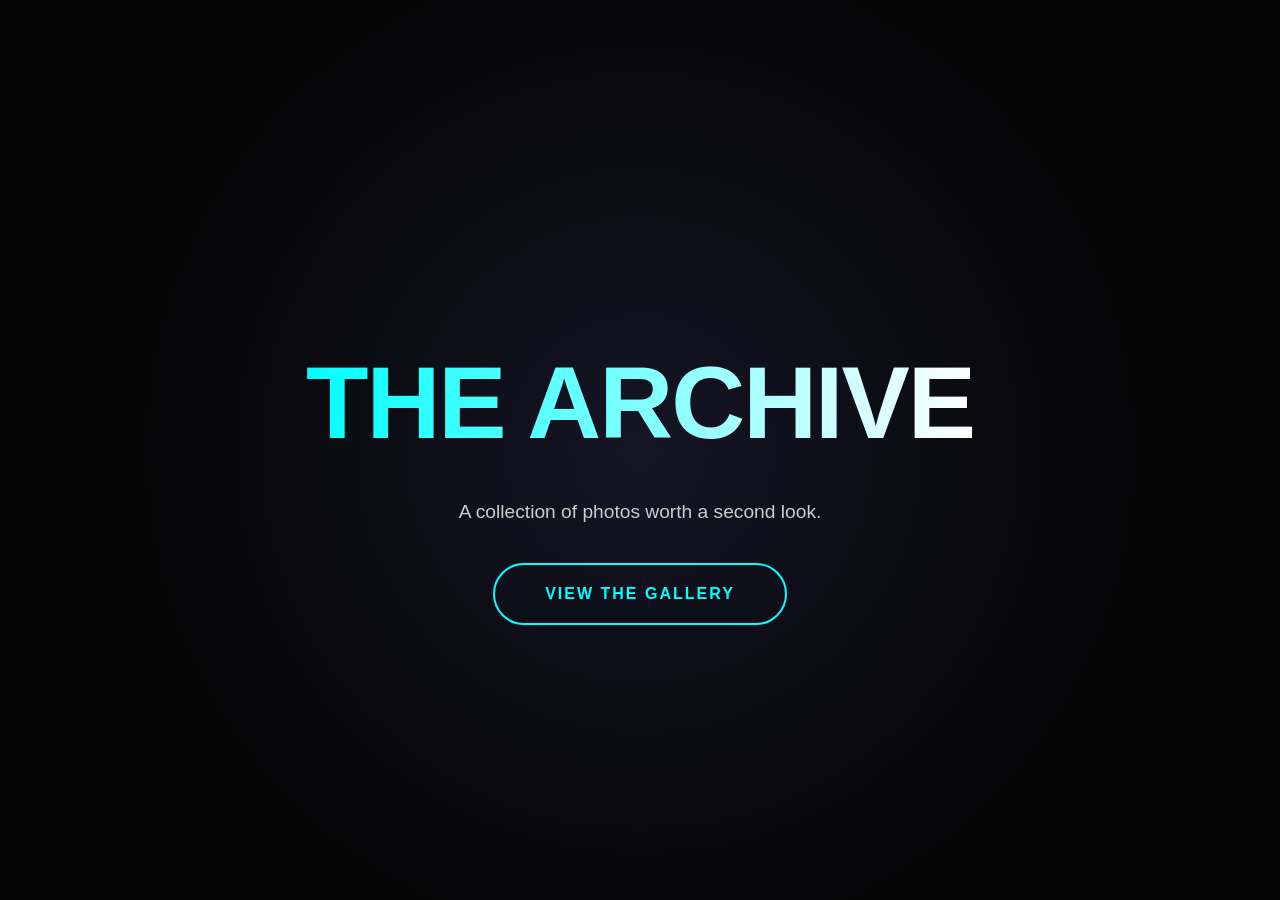
==== commit 8f3e9ab8: "Update index.html to the newest version" ====
--- a/index.html
+++ b/index.html
@@ -1,1130 +1,35 @@
 <!DOCTYPE html>
-<html lang="en" class="dark cyberpunk-cyan">
+<html lang="en">
 <head>
     <meta charset="UTF-8">
     <meta name="viewport" content="width=device-width, initial-scale=1.0">
-    <meta name="description" content="Monk Mode OS: a personal dashboard for daily schedules, a 10-book reading plan, fitness benchmarks and a two-year roadmap. Built by Addisu Legese Meharu.">
-    <meta property="og:title" content="Monk Mode OS">
-    <meta property="og:description" content="A personal dashboard for daily schedules, reading, fitness and long-term planning.">
-    <meta property="og:type" content="website">
-    <link rel="icon" href="data:image/svg+xml,%3Csvg xmlns='http://www.w3.org/2000/svg' viewBox='0 0 32 32'%3E%3Crect width='32' height='32' rx='6' fill='%230b1220'/%3E%3Ctext x='16' y='23' font-size='20' font-family='monospace' font-weight='700' text-anchor='middle' fill='%2338bdf8'%3EM%3C/text%3E%3C/svg%3E">
-    <title>Monk Mode OS</title>
-    <link rel="preconnect" href="https://fonts.googleapis.com">
-    <link rel="preconnect" href="https://fonts.gstatic.com" crossorigin>
-    <link href="https://fonts.googleapis.com/css2?family=Plus+Jakarta+Sans:wght@400;500;600;700;800&family=JetBrains+Mono:ital,wght@0,400;0,600;0,800;1,400&display=swap" rel="stylesheet">
-    <style>
-        /* THEME MATRIX & TOKENS ENGINE */
-        :root.dark.cyberpunk-cyan {
-            --bg-base: #010409; --bg-surface: rgba(5, 11, 20, 0.88); --bg-glass: rgba(5, 11, 20, 0.75);
-            --bg-card: rgba(10, 18, 34, 0.75); --bg-card-hover: rgba(18, 28, 52, 0.9);
-            --border-subtle: rgba(56, 189, 248, 0.18); --border-hover: rgba(56, 189, 248, 0.45); --border-active: rgba(56, 189, 248, 0.9);
-            --text-main: #f0f6fc; --text-muted: #8b949e; --text-dim: #484f58;
-            --accent-primary: #38bdf8; --accent-secondary: #0284c7; --accent-glow: rgba(56, 189, 248, 0.2);
-            --shadow-hud: 0 0 50px -10px rgba(0, 0, 0, 0.9), inset 0 0 20px rgba(56, 189, 248, 0.05);
-            --shadow-glow: 0 0 35px -5px rgba(56, 189, 248, 0.35);
-            --audio-freq: 600;
-        }
-        :root.dark.neon-violet {
-            --bg-base: #030109; --bg-surface: rgba(10, 5, 20, 0.88); --bg-glass: rgba(10, 5, 20, 0.75);
-            --bg-card: rgba(18, 10, 34, 0.75); --bg-card-hover: rgba(28, 16, 52, 0.9);
-            --border-subtle: rgba(217, 70, 239, 0.18); --border-hover: rgba(217, 70, 239, 0.45); --border-active: rgba(217, 70, 239, 0.9);
-            --text-main: #fae8ff; --text-muted: #a188af; --text-dim: #5c4b69;
-            --accent-primary: #d946ef; --accent-secondary: #a21caf; --accent-glow: rgba(217, 70, 239, 0.2);
-            --shadow-hud: 0 0 50px -10px rgba(0, 0, 0, 0.9), inset 0 0 20px rgba(217, 70, 239, 0.05);
-            --shadow-glow: 0 0 35px -5px rgba(217, 70, 239, 0.35);
-            --audio-freq: 750;
-        }
-        :root.dark.matrix-green {
-            --bg-base: #010903; --bg-surface: rgba(5, 20, 8, 0.88); --bg-glass: rgba(5, 20, 8, 0.75);
-            --bg-card: rgba(10, 34, 15, 0.75); --bg-card-hover: rgba(16, 52, 24, 0.9);
-            --border-subtle: rgba(74, 222, 128, 0.18); --border-hover: rgba(74, 222, 128, 0.45); --border-active: rgba(74, 222, 128, 0.9);
-            --text-main: #f0fdf4; --text-muted: #86efac; --text-dim: #3f624d;
-            --accent-primary: #4ade80; --accent-secondary: #16a34a; --accent-glow: rgba(74, 222, 128, 0.2);
-            --shadow-hud: 0 0 50px -10px rgba(0, 0, 0, 0.9), inset 0 0 20px rgba(74, 222, 128, 0.05);
-            --shadow-glow: 0 0 35px -5px rgba(74, 222, 128, 0.35);
-            --audio-freq: 500;
-        }
-        :root.dark.laser-crimson {
-            --bg-base: #090101; --bg-surface: rgba(20, 5, 5, 0.88); --bg-glass: rgba(20, 5, 5, 0.75);
-            --bg-card: rgba(34, 10, 10, 0.75); --bg-card-hover: rgba(52, 16, 16, 0.9);
-            --border-subtle: rgba(248, 113, 113, 0.18); --border-hover: rgba(248, 113, 113, 0.45); --border-active: rgba(248, 113, 113, 0.9);
-            --text-main: #fef2f2; --text-muted: #fca5a5; --text-dim: #623f3f;
-            --accent-primary: #f87171; --accent-secondary: #dc2626; --accent-glow: rgba(248, 113, 113, 0.2);
-            --shadow-hud: 0 0 50px -10px rgba(0, 0, 0, 0.9), inset 0 0 20px rgba(248, 113, 113, 0.05);
-            --shadow-glow: 0 0 35px -5px rgba(248, 113, 113, 0.35);
-            --audio-freq: 850;
-        }
-        :root.dark.solar-amber {
-            --bg-base: #090601; --bg-surface: rgba(20, 14, 5, 0.88); --bg-glass: rgba(20, 14, 5, 0.75);
-            --bg-card: rgba(34, 24, 10, 0.75); --bg-card-hover: rgba(52, 38, 16, 0.9);
-            --border-subtle: rgba(251, 191, 36, 0.18); --border-hover: rgba(251, 191, 36, 0.45); --border-active: rgba(251, 191, 36, 0.9);
-            --text-main: #fefce8; --text-muted: #fde047; --text-dim: #62573f;
-            --accent-primary: #fbbf24; --accent-secondary: #d97706; --accent-glow: rgba(251, 191, 36, 0.2);
-            --shadow-hud: 0 0 50px -10px rgba(0, 0, 0, 0.9), inset 0 0 20px rgba(251, 191, 36, 0.05);
-            --shadow-glow: 0 0 35px -5px rgba(251, 191, 36, 0.35);
-            --audio-freq: 650;
-        }
-        :root.light {
-            --bg-base: #f8fafc; --bg-surface: rgba(255, 255, 255, 0.95); --bg-glass: rgba(255, 255, 255, 0.85);
-            --bg-card: rgba(241, 245, 249, 0.9); --bg-card-hover: rgba(226, 232, 240, 0.98);
-            --border-subtle: rgba(14, 116, 144, 0.2); --border-hover: rgba(14, 116, 144, 0.5); --border-active: rgba(14, 116, 144, 0.9);
-            --text-main: #0f172a; --text-muted: #475569; --text-dim: #94a3b8;
-            --accent-primary: #0284c7; --accent-secondary: #0369a1; --accent-glow: rgba(2, 132, 199, 0.15);
-            --shadow-hud: 0 20px 40px -15px rgba(15, 23, 42, 0.08); --shadow-glow: 0 0 25px -5px rgba(2, 132, 199, 0.25);
-            --audio-freq: 550;
-        }
-
-        :root {
-            --success: #10b981; --warning: #f59e0b; --danger: #ef4444;
-            --font-sans: 'Plus Jakarta Sans', -apple-system, sans-serif;
-            --font-mono: 'JetBrains Mono', monospace;
-            --radius-2xl: 20px; --radius-xl: 14px; --radius-lg: 10px; --radius-md: 6px; --radius-sm: 4px;
-            --transition-fast: all 0.2s cubic-bezier(0.16, 1, 0.3, 1);
-            --transition-normal: all 0.35s cubic-bezier(0.16, 1, 0.3, 1);
-        }
-
-        * { box-sizing: border-box; margin: 0; padding: 0; user-select: none; -webkit-tap-highlight-color: transparent; }
-
-        html, body {
-            max-width: 100vw;
-            overflow-x: hidden;
-        }
-
-        .crt-overlay {
-            position: fixed; inset: 0; z-index: 9999; pointer-events: none;
-            background: linear-gradient(rgba(18, 16, 16, 0) 50%, rgba(0, 0, 0, 0.25) 50%);
-            background-size: 100% 4px; opacity: 0.2; transition: opacity 0.3s ease;
-        }
-        .crt-overlay.disabled { opacity: 0; }
-
-        .cyber-bg-canvas {
-            position: fixed; inset: 0; width: 100vw; height: 100vh; z-index: -999;
-            pointer-events: none; background: var(--bg-base);
-        }
-
-        body {
-            background-color: transparent; color: var(--text-main); font-family: var(--font-sans);
-            line-height: 1.45; min-height: 100vh; padding: 0.4rem; padding-bottom: 5.5rem;
-            overflow-x: hidden; transition: color 0.3s ease;
-        }
-        @media (min-width: 768px) { body { padding: 1.25rem; padding-bottom: 2rem; } }
-
-        .hud-frame {
-            position: relative; background: var(--bg-glass); backdrop-filter: blur(20px); -webkit-backdrop-filter: blur(20px);
-            border: 1px solid var(--border-subtle); box-shadow: var(--shadow-hud); transition: var(--transition-normal);
-        }
-        .hud-frame::before, .hud-frame::after {
-            content: ''; position: absolute; width: 6px; height: 6px;
-            border-color: var(--accent-primary); border-style: solid; pointer-events: none; opacity: 0.65; transition: var(--transition-fast);
-        }
-        .hud-frame::before { top: -1px; left: -1px; border-width: 2px 0 0 2px; }
-        .hud-frame::after { bottom: -1px; right: -1px; border-width: 0 2px 2px 0; }
-        .hud-frame:hover::before, .hud-frame:hover::after { opacity: 1; box-shadow: 0 0 8px var(--accent-primary); }
-
-        .master-container { max-width: 1540px; margin: 0 auto; display: flex; flex-direction: column; gap: 1rem; width: 100%; min-width: 0; }
-
-        header { border-radius: var(--radius-2xl); padding: 1rem 1.25rem; display: flex; flex-direction: column; gap: 0.85rem; position: relative; z-index: 100; width: 100%; box-sizing: border-box; }
-        header::after { content: ''; position: absolute; top: 0; left: 10%; right: 10%; height: 1px; background: linear-gradient(90deg, transparent, var(--accent-primary), transparent); box-shadow: 0 0 10px var(--accent-primary); }
-
-        .header-top { display: flex; justify-content: space-between; align-items: center; gap: 0.75rem; width: 100%; }
-        .brand-cluster { display: flex; align-items: center; gap: 0.75rem; min-width: 0; }
-        .brand-logo { width: 40px; height: 40px; flex-shrink: 0; border-radius: var(--radius-lg); background: var(--accent-glow); border: 1px solid var(--border-hover); display: flex; align-items: center; justify-content: center; color: var(--accent-primary); font-family: var(--font-mono); font-weight: 800; font-size: 1.15rem; box-shadow: var(--shadow-glow); }
-        .brand-info { min-width: 0; }
-        .brand-info h1 { font-size: 1rem; font-weight: 800; letter-spacing: -0.02em; display: flex; align-items: center; gap: 0.4rem; flex-wrap: wrap; white-space: nowrap; }
-        .brand-info h1 span { color: var(--accent-primary); font-family: var(--font-mono); font-weight: 600; font-size: 0.65rem; background: var(--accent-glow); padding: 0.1rem 0.4rem; border-radius: var(--radius-sm); border: 1px solid var(--border-subtle); }
-        .brand-info p { font-size: 0.7rem; color: var(--text-muted); font-family: var(--font-mono); overflow: hidden; text-overflow: ellipsis; white-space: nowrap; }
-
-        .header-controls { display: flex; align-items: center; gap: 0.5rem; flex-shrink: 0; }
-        .hud-btn { background: var(--bg-card); border: 1px solid var(--border-subtle); color: var(--accent-primary); height: 38px; padding: 0 0.75rem; border-radius: var(--radius-lg); display: flex; align-items: center; justify-content: center; gap: 0.4rem; font-family: var(--font-mono); font-size: 0.72rem; font-weight: 700; cursor: pointer; transition: var(--transition-fast); white-space: nowrap; }
-        .hud-btn:hover { background: var(--accent-glow); border-color: var(--accent-primary); transform: translateY(-1px); box-shadow: var(--shadow-glow); }
-
-        .hud-hamburger-btn { width: 38px; padding: 0; display: flex; flex-direction: column; justify-content: center; align-items: center; gap: 4px; }
-        .hud-hamburger-btn span { display: block; width: 16px; height: 2px; background: var(--accent-primary); border-radius: 2px; transition: var(--transition-fast); }
-        .hud-hamburger-btn.active span:nth-child(1) { transform: translateY(6px) rotate(45deg); }
-        .hud-hamburger-btn.active span:nth-child(2) { opacity: 0; }
-        .hud-hamburger-btn.active span:nth-child(3) { transform: translateY(-6px) rotate(-45deg); }
-
-        .header-bottom { display: flex; justify-content: space-between; align-items: center; flex-wrap: wrap; gap: 0.6rem; border-top: 1px solid var(--border-subtle); padding-top: 0.6rem; width: 100%; }
-        .status-badges { display: flex; gap: 0.4rem; flex-wrap: wrap; min-width: 0; }
-        .badge { background: var(--bg-card); border: 1px solid var(--border-subtle); padding: 0.25rem 0.6rem; border-radius: 999px; font-size: 0.65rem; font-weight: 600; font-family: var(--font-mono); color: var(--warning); text-transform: uppercase; letter-spacing: 0.05em; display: flex; align-items: center; gap: 0.35rem; }
-        .badge.accent { color: var(--accent-primary); border-color: var(--border-hover); background: var(--accent-glow); }
-        .badge-dot { width: 5px; height: 5px; border-radius: 50%; background: currentColor; box-shadow: 0 0 6px currentColor; flex-shrink: 0; }
-        #clockDisplay { font-family: var(--font-mono); font-size: 0.7rem; color: var(--text-muted); display: flex; align-items: center; gap: 0.4rem; background: var(--bg-card); padding: 0.25rem 0.6rem; border-radius: var(--radius-sm); border: 1px solid var(--border-subtle); }
-
-        .drawer-backdrop, .modal-backdrop { position: fixed; inset: 0; background: rgba(1, 4, 9, 0.8); backdrop-filter: blur(12px); z-index: 998; opacity: 0; pointer-events: none; transition: opacity 0.3s ease; }
-        .drawer-backdrop.active, .modal-backdrop.open { opacity: 1; pointer-events: auto; }
-        .hud-nav-drawer { position: fixed; top: 0; right: -100%; width: 100%; max-width: 340px; height: 100vh; background: var(--bg-surface); backdrop-filter: blur(25px); border-left: 1px solid var(--border-hover); box-shadow: -20px 0 50px rgba(0, 0, 0, 0.6); z-index: 999; display: flex; flex-direction: column; padding: 4rem 1.25rem 1.5rem 1.25rem; transition: right 0.35s cubic-bezier(0.16, 1, 0.3, 1); }
-        .hud-nav-drawer.open { right: 0; }
-        .drawer-header { font-family: var(--font-mono); font-size: 0.68rem; color: var(--text-dim); text-transform: uppercase; letter-spacing: 0.15em; margin-bottom: 1rem; padding-bottom: 0.4rem; border-bottom: 1px solid var(--border-subtle); }
-        .drawer-links { display: flex; flex-direction: column; gap: 0.5rem; overflow-y: auto; }
-        .drawer-link { background: var(--bg-card); border: 1px solid var(--border-subtle); color: var(--text-muted); padding: 0.75rem 1rem; border-radius: var(--radius-lg); font-family: var(--font-mono); font-size: 0.75rem; font-weight: 600; text-align: left; cursor: pointer; transition: var(--transition-fast); display: flex; align-items: center; justify-content: space-between; }
-        .drawer-link:hover, .drawer-link.active { color: var(--accent-primary); border-color: var(--border-active); background: var(--accent-glow); box-shadow: var(--shadow-glow); transform: translateX(-3px); }
-        .kbd-hint { font-size: 0.6rem; background: var(--bg-base); border: 1px solid var(--border-subtle); padding: 0.1rem 0.35rem; border-radius: var(--radius-sm); color: var(--text-dim); }
-
-        .modal-backdrop { z-index: 1005; display: grid; place-content: center; padding: 0.75rem; }
-        .theme-modal { background: var(--bg-surface); border: 1px solid var(--border-hover); border-radius: var(--radius-2xl); padding: 1.25rem; width: 100%; max-width: 420px; box-shadow: var(--shadow-hud); display: flex; flex-direction: column; gap: 1rem; transform: scale(0.95); transition: transform 0.25s cubic-bezier(0.16, 1, 0.3, 1); }
-        .modal-backdrop.open .theme-modal { transform: scale(1); }
-        .theme-modal h3 { font-family: var(--font-mono); font-size: 0.75rem; color: var(--accent-primary); text-transform: uppercase; letter-spacing: 0.12em; display: flex; justify-content: space-between; align-items: center; }
-        .theme-options-grid { display: grid; grid-template-columns: repeat(2, 1fr); gap: 0.5rem; }
-        .theme-option-card { background: var(--bg-card); border: 1px solid var(--border-subtle); padding: 0.75rem; border-radius: var(--radius-lg); cursor: pointer; display: flex; flex-direction: column; gap: 0.3rem; transition: var(--transition-fast); font-family: var(--font-mono); font-size: 0.7rem; font-weight: 600; }
-        .theme-option-card:hover { border-color: var(--border-hover); background: var(--bg-card-hover); transform: translateY(-2px); }
-        .theme-option-card.active { border-color: var(--border-active); background: var(--accent-glow); color: var(--accent-primary); box-shadow: var(--shadow-glow); }
-        .theme-preview-dot { width: 12px; height: 12px; border-radius: 50%; border: 1px solid rgba(255,255,255,0.3); }
-
-        .view { display: none; animation: viewEnter 0.35s cubic-bezier(0.16, 1, 0.3, 1) forwards; width: 100%; min-width: 0; }
-        .view.active { display: flex; flex-direction: column; gap: 1rem; width: 100%; min-width: 0; }
-        @keyframes viewEnter { from { opacity: 0; transform: translateY(6px) scale(0.995); } to { opacity: 1; transform: translateY(0) scale(1); } }
-
-        /* DUAL-SIDED DYNAMIC HOVER GLOW FOR LANDING HERO */
-        .landing-hero { min-height: 65vh; display: flex; flex-direction: column; align-items: center; justify-content: center; text-align: center; padding: 2rem 1rem; border-radius: var(--radius-2xl); position: relative; overflow: hidden; width: 100%; box-sizing: border-box; }
-        .landing-hero::before, .landing-hero::after { content: ''; position: absolute; width: 280px; height: 280px; background: var(--accent-primary); filter: blur(130px); opacity: 0.08; z-index: 0; border-radius: 50%; pointer-events: none; transition: opacity 0.4s ease, transform 0.4s ease; }
-        .landing-hero::before { top: 10%; left: -100px; }
-        .landing-hero::after { bottom: 10%; right: -100px; }
-        .landing-hero:hover::before { opacity: 0.22; transform: scale(1.15); }
-        .landing-hero:hover::after { opacity: 0.22; transform: scale(1.15); }
-
-        .hero-badge { background: var(--accent-glow); border: 1px solid var(--border-hover); color: var(--accent-primary); padding: 0.35rem 0.85rem; border-radius: 999px; font-family: var(--font-mono); font-size: 0.65rem; font-weight: 700; text-transform: uppercase; letter-spacing: 0.1em; margin-bottom: 1.25rem; box-shadow: var(--shadow-glow); display: inline-flex; align-items: center; gap: 0.4rem; position: relative; z-index: 1; }
-        .hero-title { font-size: clamp(2rem, 4.5vw, 4rem); font-weight: 800; letter-spacing: -0.03em; line-height: 1.1; margin-bottom: 1rem; max-width: 850px; position: relative; z-index: 1; }
-        .hero-title span { background: linear-gradient(135deg, var(--text-main), var(--accent-primary)); -webkit-background-clip: text; -webkit-text-fill-color: transparent; }
-        .hero-desc { font-size: clamp(0.9rem, 1.4vw, 1.1rem); color: var(--text-muted); max-width: 600px; margin-bottom: 1.8rem; position: relative; z-index: 1; }
-        .hero-cta { background: var(--accent-primary); color: var(--bg-base); border: none; padding: 0.85rem 2rem; border-radius: var(--radius-lg); font-size: 0.9rem; font-weight: 800; font-family: var(--font-mono); cursor: pointer; transition: var(--transition-fast); box-shadow: var(--shadow-glow); display: inline-flex; align-items: center; gap: 0.6rem; position: relative; z-index: 1; }
-        .hero-cta:hover { transform: translateY(-2px) scale(1.02); box-shadow: 0 0 35px var(--accent-primary); filter: brightness(1.1); }
-
-        .dashboard-grid { display: grid; grid-template-columns: 1fr; gap: 1rem; width: 100%; min-width: 0; }
-        @media (min-width: 1024px) { .dashboard-grid { grid-template-columns: 360px 1fr; } }
-
-        .panel { border-radius: var(--radius-2xl); padding: 1rem; position: relative; width: 100%; min-width: 0; overflow: hidden; box-sizing: border-box; }
-        .panel-title { font-size: 0.7rem; font-weight: 700; color: var(--text-dim); text-transform: uppercase; letter-spacing: 0.12em; margin-bottom: 0.9rem; display: flex; align-items: center; justify-content: space-between; font-family: var(--font-mono); }
-        
-        .progress-box { background: var(--bg-card); border: 1px solid var(--border-subtle); border-radius: var(--radius-xl); padding: 1rem; margin-bottom: 0.9rem; }
-        .progress-header { display: flex; justify-content: space-between; align-items: baseline; margin-bottom: 0.5rem; }
-        .progress-label { font-size: 0.68rem; color: var(--text-dim); font-family: var(--font-mono); font-weight: 700; text-transform: uppercase; }
-        .progress-value { font-size: 1.6rem; font-weight: 800; font-family: var(--font-mono); color: var(--accent-primary); letter-spacing: -0.03em; text-shadow: 0 0 12px var(--accent-glow); }
-        .progress-bar-track { background: var(--bg-base); border-radius: 999px; height: 7px; width: 100%; overflow: hidden; border: 1px solid var(--border-subtle); }
-        .progress-bar-fill { background: linear-gradient(90deg, var(--accent-primary), var(--success)); height: 100%; width: 0%; border-radius: 999px; transition: width 0.5s cubic-bezier(0.16, 1, 0.3, 1); box-shadow: 0 0 10px var(--accent-primary); }
-
-        .day-picker { display: grid; grid-template-columns: repeat(auto-fill, minmax(70px, 1fr)); gap: 0.35rem; margin-bottom: 0.9rem; width: 100%; }
-        @media (min-width: 640px) { .day-picker { display: flex; flex-direction: column; } }
-        .day-btn { background: var(--bg-card); border: 1px solid var(--border-subtle); color: var(--text-muted); padding: 0.55rem 0.5rem; text-align: center; border-radius: var(--radius-md); cursor: pointer; font-size: 0.72rem; font-weight: 600; font-family: var(--font-mono); transition: var(--transition-fast); width: 100%; box-sizing: border-box; }
-        @media (min-width: 640px) { .day-btn { text-align: left; padding: 0.55rem 0.75rem; } }
-        .day-btn:hover { border-color: var(--border-hover); color: var(--text-main); background: var(--bg-card-hover); }
-        .day-btn.active { background: var(--accent-glow); border-color: var(--border-active); color: var(--accent-primary); box-shadow: var(--shadow-glow); }
-
-        .meta-card { font-size: 0.8rem; color: var(--text-muted); background: var(--bg-card); padding: 1rem; border-radius: var(--radius-xl); border: 1px solid var(--border-subtle); transition: var(--transition-fast); position: relative; width: 100%; overflow: hidden; word-break: break-word; box-sizing: border-box; cursor: pointer; }
-        .meta-card:hover { border-color: var(--border-hover); background: var(--bg-card-hover); transform: translateX(2px); box-shadow: var(--shadow-glow); }
-        .meta-card + .meta-card { margin-top: 0.6rem; }
-
-        .schedule-container { display: flex; flex-direction: column; gap: 0.65rem; max-height: 580px; overflow-y: auto; overflow-x: hidden; padding-right: 0.2rem; width: 100%; min-width: 0; box-sizing: border-box; }
-        .schedule-container::-webkit-scrollbar { width: 4px; }
-        .schedule-container::-webkit-scrollbar-track { background: transparent; }
-        .schedule-container::-webkit-scrollbar-thumb { background: var(--accent-glow); border-radius: 999px; }
-        
-        .schedule-card { background: var(--bg-card); border: 1px solid var(--border-subtle); border-radius: var(--radius-lg); padding: 0.85rem 0.95rem; display: flex; align-items: flex-start; gap: 0.75rem; cursor: pointer; transition: var(--transition-fast); position: relative; flex-direction: column; width: 100%; min-width: 0; overflow: hidden; word-break: break-word; box-sizing: border-box; }
-        .schedule-card:hover { border-color: var(--border-hover); background: var(--bg-card-hover); transform: translateX(2px); box-shadow: var(--shadow-glow); }
-        .schedule-card.current { border-color: rgba(245, 158, 11, 0.6); background: rgba(245, 158, 11, 0.05); }
-        .schedule-card.current::before { content: ''; position: absolute; left: 0; top: 10px; bottom: 10px; width: 3px; background: var(--warning); border-radius: 0 4px 4px 0; box-shadow: 0 0 8px var(--warning); }
-        
-        .schedule-card-header { display: flex; width: 100%; gap: 0.75rem; align-items: flex-start; min-width: 0; }
-        
-        .schedule-card input[type="checkbox"] { margin-top: 0.1rem; appearance: none; -webkit-appearance: none; width: 1.25rem; height: 1.25rem; background: var(--bg-base); border: 1px solid var(--border-hover); border-radius: var(--radius-sm); cursor: pointer; transition: var(--transition-fast); flex-shrink: 0; display: grid; place-content: center; }
-        .schedule-card input[type="checkbox"]::before { content: ""; width: 0.65rem; height: 0.65rem; transform: scale(0); transition: 0.12s transform cubic-bezier(0.16, 1, 0.3, 1); background-color: var(--success); border-radius: 2px; }
-        .schedule-card input[type="checkbox"]:checked { background: rgba(16, 185, 129, 0.2); border-color: var(--success); box-shadow: 0 0 8px rgba(16, 185, 129, 0.4); }
-        .schedule-card input[type="checkbox"]:checked::before { transform: scale(1); }
-
-        .schedule-info { flex: 1; min-width: 0; }
-        .schedule-time { font-size: 0.68rem; color: var(--warning); font-family: var(--font-mono); font-weight: 700; margin-bottom: 0.15rem; }
-        .schedule-title { font-size: 0.88rem; font-weight: 700; color: var(--text-main); line-height: 1.35; }
-
-        /* INTERACTIVE ACCORDION DETAILS & MOBILE WRAP FIX */
-        .tactical-note { max-height: 0; overflow: hidden; transition: max-height 0.35s cubic-bezier(0.16, 1, 0.3, 1), opacity 0.3s ease, margin 0.3s ease; font-size: 0.78rem; color: var(--text-muted); border-left: 2px solid var(--accent-primary); padding-left: 0.65rem; margin-left: 0; opacity: 0; font-family: var(--font-mono); line-height: 1.5; width: 100%; max-width: 100%; box-sizing: border-box; word-break: break-word; overflow-wrap: break-word; }
-        @media (min-width: 480px) {
-            .schedule-card .tactical-note { margin-left: 2rem; width: calc(100% - 2rem); }
-        }
-        .schedule-card.expanded .tactical-note, .card-item.expanded .tactical-note, .meta-card.expanded .tactical-note { max-height: 600px; margin-top: 0.7rem; margin-bottom: 0.2rem; opacity: 1; }
-
-        /* align-items: start FIXES UNWANTED ROW STRETCHING WHEN A CARD EXPANDS */
-        .grid-cards { display: grid; grid-template-columns: 1fr; gap: 1rem; width: 100%; min-width: 0; align-items: start; }
-        @media (min-width: 640px) { .grid-cards { grid-template-columns: repeat(auto-fill, minmax(300px, 1fr)); } }
-        .card-item { background: var(--bg-card); border: 1px solid var(--border-subtle); border-radius: var(--radius-xl); padding: 1.15rem; display: flex; flex-direction: column; gap: 0.4rem; transition: var(--transition-fast); width: 100%; min-width: 0; word-break: break-word; cursor: pointer; box-sizing: border-box; }
-        .card-item:hover { border-color: var(--border-hover); transform: translateY(-2px); box-shadow: var(--shadow-glow); background: var(--bg-card-hover); }
-        .card-item h3 { font-size: 0.95rem; color: var(--text-main); font-weight: 800; line-height: 1.3; }
-        .card-item p { font-size: 0.8rem; color: var(--text-muted); line-height: 1.5; }
-
-        .mobile-hud-bar { position: fixed; bottom: 0; left: 0; right: 0; height: 56px; background: var(--bg-surface); backdrop-filter: blur(25px); border-top: 1px solid var(--border-hover); display: flex; justify-content: space-around; align-items: center; z-index: 900; padding: 0 0.25rem; }
-        @media (min-width: 768px) { .mobile-hud-bar { display: none; } }
-        .mobile-nav-btn { background: transparent; border: none; color: var(--text-muted); display: flex; flex-direction: column; align-items: center; gap: 1px; font-family: var(--font-mono); font-size: 0.6rem; font-weight: 700; cursor: pointer; padding: 0.3rem; flex: 1; }
-        .mobile-nav-btn.active { color: var(--accent-primary); text-shadow: 0 0 8px var(--accent-glow); }
-        .mobile-nav-btn svg { width: 16px; height: 16px; stroke: currentColor; }
-    </style>
+    <title>The Archive</title>
+    <meta name="description" content="A neon-styled photo gallery by Addisu Legese Meharu.">
+    <meta property="og:title" content="The Archive">
+    <meta property="og:description" content="A neon-styled photo gallery.">
+    <meta name="theme-color" content="#000000">
+    <link rel="icon" href="data:image/svg+xml,%3Csvg xmlns='http://www.w3.org/2000/svg' viewBox='0 0 32 32'%3E%3Crect width='32' height='32' rx='6' fill='%23000'/%3E%3Ccircle cx='16' cy='16' r='7' fill='none' stroke='%2300ffff' stroke-width='3'/%3E%3C/svg%3E">
+    <link rel="stylesheet" href="style.css">
 </head>
-<body class="dark cyberpunk-cyan">
-
-    <div class="crt-overlay" id="crtOverlay"></div>
-    <canvas class="cyber-bg-canvas" id="cyberBgCanvas"></canvas>
-
-    <div class="modal-backdrop" id="themeModalBackdrop" onclick="toggleThemeModal()">
-        <div class="theme-modal" onclick="event.stopPropagation()">
-            <h3>
-                <span>// SELECT NEURAL MATRIX THEME</span>
-                <button onclick="toggleThemeModal()" style="background:transparent; border:none; color:var(--text-muted); cursor:pointer; font-family:var(--font-mono);">[✕]</button>
-            </h3>
-            <div class="theme-options-grid">
-                <div class="theme-option-card" id="theme-card-cyberpunk-cyan" onclick="setTheme('dark', 'cyberpunk-cyan', 'Cyber Cyan')">
-                    <div class="theme-preview-dot" style="background: #38bdf8;"></div>
-                    <span>Cyber Cyan</span>
-                    <span style="font-size:0.6rem; color:var(--text-dim)">Dark Protocol</span>
-                </div>
-                <div class="theme-option-card" id="theme-card-neon-violet" onclick="setTheme('dark', 'neon-violet', 'Neon Violet')">
-                    <div class="theme-preview-dot" style="background: #d946ef;"></div>
-                    <span>Neon Violet</span>
-                    <span style="font-size:0.6rem; color:var(--text-dim)">Cyber Dark</span>
-                </div>
-                <div class="theme-option-card" id="theme-card-matrix-green" onclick="setTheme('dark', 'matrix-green', 'Matrix Green')">
-                    <div class="theme-preview-dot" style="background: #4ade80;"></div>
-                    <span>Matrix Green</span>
-                    <span style="font-size:0.6rem; color:var(--text-dim)">Terminal Dark</span>
-                </div>
-                <div class="theme-option-card" id="theme-card-laser-crimson" onclick="setTheme('dark', 'laser-crimson', 'Laser Crimson')">
-                    <div class="theme-preview-dot" style="background: #f87171;"></div>
-                    <span>Laser Crimson</span>
-                    <span style="font-size:0.6rem; color:var(--text-dim)">Combat Dark</span>
-                </div>
-                <div class="theme-option-card" id="theme-card-solar-amber" onclick="setTheme('dark', 'solar-amber', 'Solar Amber')">
-                    <div class="theme-preview-dot" style="background: #fbbf24;"></div>
-                    <span>Solar Amber</span>
-                    <span style="font-size:0.6rem; color:var(--text-dim)">Cockpit Dark</span>
-                </div>
-                <div class="theme-option-card" id="theme-card-light" onclick="setTheme('light', '', 'Pure Light')">
-                    <div class="theme-preview-dot" style="background: #0284c7;"></div>
-                    <span>Pure Light</span>
-                    <span style="font-size:0.6rem; color:var(--text-dim)">Daylight Mode</span>
-                </div>
-            </div>
-        </div>
-    </div>
-
-    <div class="drawer-backdrop" id="drawerBackdrop" onclick="toggleDrawer()"></div>
-    <div class="hud-nav-drawer" id="hudDrawer">
-        <div class="drawer-header">// SYSTEM NAVIGATION MATRIX</div>
-        <div class="drawer-links">
-            <button class="drawer-link" onclick="switchView('landing')">
-                <span>00. Landing Deck</span><span class="kbd-hint">[1]</span>
-            </button>
-            <button class="drawer-link active" onclick="switchView('schedule')">
-                <span>01. Schedule & Routine</span><span class="kbd-hint">[2]</span>
-            </button>
-            <button class="drawer-link" onclick="switchView('books')">
-                <span>02. Book Engine</span><span class="kbd-hint">[3]</span>
-            </button>
-            <button class="drawer-link" onclick="switchView('metrics')">
-                <span>03. Fitness & Diet</span><span class="kbd-hint">[4]</span>
-            </button>
-            <button class="drawer-link" onclick="switchView('phases')">
-                <span>04. Two-Year Roadmap</span><span class="kbd-hint">[5]</span>
-            </button>
-        </div>
-        <div style="margin-top:auto; display:flex; flex-direction:column; gap:0.4rem; padding-top:0.75rem; border-top:1px solid var(--border-subtle);">
-            <button class="hud-btn" onclick="toggleCRT()" style="width:100%; justify-content:space-between;">
-                <span>Toggle CRT Filter</span><span id="crtStatusLabel" class="kbd-hint">ON</span>
-            </button>
-            <button class="hud-btn" onclick="toggleAudio()" style="width:100%; justify-content:space-between;">
-                <span>Tactical Audio FX</span><span id="audioStatusLabel" class="kbd-hint">ON</span>
-            </button>
-            <div style="font-family: var(--font-mono); font-size: 0.65rem; color: var(--text-dim); text-align: center; margin-top:0.4rem;">
-                MONK MODE OS // PRO MAX v4.7
-            </div>
-        </div>
-    </div>
-
-    <div class="master-container">
-
-        <header id="masterHeader" class="hud-frame" style="display: none;">
-            <div class="header-top">
-                <div class="brand-cluster">
-                    <div class="brand-logo">M</div>
-                    <div class="brand-info">
-                        <h1>Monk Mode OS <span>v4.7 // HUD PRO</span></h1>
-                        <p>// NEURAL COMMAND DECK ACTIVE</p>
-                    </div>
-                </div>
-                <div class="header-controls">
-                    <button class="hud-btn" onclick="toggleThemeModal()">
-                        <svg width="13" height="13" viewBox="0 0 24 24" fill="none" stroke="currentColor" stroke-width="2.5"><circle cx="12" cy="12" r="5"></circle><line x1="12" y1="1" x2="12" y2="3"></line><line x1="12" y1="21" x2="12" y2="23"></line><line x1="4.22" y1="4.22" x2="5.64" y2="5.64"></line><line x1="18.36" y1="18.36" x2="19.78" y2="19.78"></line><line x1="1" y1="12" x2="3" y2="12"></line><line x1="21" y1="12" x2="23" y2="12"></line></svg>
-                        <span id="currentThemeLabel">Cyber Cyan</span>
-                    </button>
-                    <button class="hud-btn hud-hamburger-btn" id="hamburgerBtn" onclick="toggleDrawer()" aria-label="Toggle Navigation">
-                        <span></span><span></span><span></span>
-                    </button>
-                </div>
-            </div>
-            <div class="header-bottom">
-                <div class="status-badges">
-                    <div id="modeBadge" class="badge"><span class="badge-dot"></span>Self-Prep</div>
-                    <div id="phaseBadge" class="badge accent"><span class="badge-dot"></span>Phase 1: Foundation</div>
-                </div>
-                <div id="clockDisplay">
-                    <svg width="13" height="13" viewBox="0 0 24 24" fill="none" stroke="currentColor" stroke-width="2"><circle cx="12" cy="12" r="10"></circle><polyline points="12 6 12 12 16 14"></polyline></svg>
-                    <span id="clockText">Loading time...</span>
-                </div>
-            </div>
-        </header>
-
-        <div id="view-landing" class="view active">
-            <div class="landing-hero hud-frame">
-                <div style="position: absolute; top: 1rem; right: 1rem;">
-                    <button class="hud-btn" onclick="toggleThemeModal()">
-                        <svg width="13" height="13" viewBox="0 0 24 24" fill="none" stroke="currentColor" stroke-width="2.5"><circle cx="12" cy="12" r="5"></circle></svg>
-                        <span id="landingThemeLabel">Themes</span>
-                    </button>
-                </div>
-                <div class="hero-badge">
-                    <span class="badge-dot" style="background: var(--accent-primary); box-shadow: 0 0 8px var(--accent-primary);"></span>
-                    Neural Command Deck Initialized // Multi-Theme Engine
-                </div>
-                <h1 class="hero-title">Master Your Focus. <span>Execute Without Friction.</span></h1>
-                <p class="hero-desc">An ultra-futuristic, fully responsive operating system engineered for elite execution, deep work routines, tactical literature tracking, and peak physical conditioning.</p>
-                <button class="hero-cta" onclick="switchView('schedule')">
-                    <span>LAUNCH COMMAND DECK</span>
-                    <svg width="16" height="16" viewBox="0 0 24 24" fill="none" stroke="currentColor" stroke-width="2.5"><line x1="5" y1="12" x2="19" y2="12"></line><polyline points="12 5 19 12 12 19"></polyline></svg>
-                </button>
-            </div>
-        </div>
-
-        <div id="view-schedule" class="view">
-            <div class="dashboard-grid">
-                <div class="panel hud-frame">
-                    <div class="panel-title">Execution Metrics</div>
-                    
-                    <div class="progress-box">
-                        <div class="progress-header">
-                            <span class="progress-label">Daily Completion</span>
-                            <span id="completionText" class="progress-value">0%</span>
-                        </div>
-                        <div class="progress-bar-track">
-                            <div id="progressBar" class="progress-bar-fill"></div>
-                        </div>
-                    </div>
-
-                    <div style="display:flex; justify-content:space-between; align-items:center; margin-bottom: 0.4rem;">
-                        <span class="panel-title" style="margin-bottom:0;">Select Day</span>
-                        <button class="hud-btn" onclick="resetTodayChecks()" style="height:24px; padding:0 0.45rem; font-size:0.62rem;">Reset Checks</button>
-                    </div>
-                    <div class="day-picker" id="dayPickerContainer"></div>
-
-                    <div class="meta-card" id="bookTrackerSummary" style="margin-top: 1rem;"></div>
-                </div>
-
-                <div class="panel hud-frame">
-                    <div class="panel-title">
-                        <span id="activeDayTitle">Schedule Routine</span>
-                        <span id="activeModeLabel" style="color: var(--text-dim); text-transform: none; font-family: var(--font-sans); font-size:0.68rem;"></span>
-                    </div>
-                    
-                    <div class="schedule-container" id="scheduleListContainer"></div>
-                </div>
-            </div>
-        </div>
-
-        <div id="view-books" class="view">
-            <div class="panel hud-frame">
-                <div class="panel-title">Automated Reading Engine // Tactical Sequence & Brief Notes</div>
-                <p style="font-size: 0.82rem; color: var(--text-muted); margin-bottom: 1rem;" id="bookEngineSubtitle">
-                    Tracking the 10-book tactical sequence with automatic 30-day allocations and daily pacing targets (~10 pages/day). Tap any book card below to inspect tactical takeaways and structural notes.
-                </p>
-                <div class="grid-cards" id="bookGridContainer"></div>
-            </div>
-        </div>
-
-        <div id="view-metrics" class="view">
-            <div class="panel hud-frame">
-                <div class="panel-title">Physical & Nutritional Standards // Optimization Matrix</div>
-                <p style="font-size: 0.82rem; color: var(--text-muted); margin-bottom: 1rem;">
-                    Tap any performance module below to inspect tactical breakdown, benchmarks, workout split rules, and traditional Ethiopian dietary guidelines.
-                </p>
-                <div class="grid-cards" id="fitnessGridContainer"></div>
-            </div>
-        </div>
-
-        <div id="view-phases" class="view">
-            <div class="panel hud-frame">
-                <div class="panel-title">Two-Year Execution Roadmap // Strategic Timeline</div>
-                <p style="font-size: 0.82rem; color: var(--text-muted); margin-bottom: 1rem;">
-                    Tap any phase block below to review tactical execution focus and milestone objectives.
-                </p>
-                <div style="display: flex; flex-direction: column; gap: 0.65rem; margin-top: 0.4rem;" id="roadmapContainer"></div>
-            </div>
-        </div>
-
-    </div>
-
-    <div class="mobile-hud-bar">
-        <button class="mobile-nav-btn active" id="mob-nav-schedule" onclick="switchView('schedule')">
-            <svg viewBox="0 0 24 24" fill="none" stroke-width="2"><rect x="3" y="4" width="18" height="18" rx="2"></rect><line x1="16" y1="2" x2="16" y2="6"></line><line x1="8" y1="2" x2="8" y2="6"></line><line x1="3" y1="10" x2="21" y2="10"></line></svg>
-            <span>Routine</span>
-        </button>
-        <button class="mobile-nav-btn" id="mob-nav-books" onclick="switchView('books')">
-            <svg viewBox="0 0 24 24" fill="none" stroke-width="2"><path d="M4 19.5A2.5 2.5 0 0 1 6.5 17H20"></path><path d="M6.5 2H20v20H6.5A2.5 2.5 0 0 1 4 19.5v-15A2.5 2.5 0 0 1 6.5 2z"></path></svg>
-            <span>Books</span>
-        </button>
-        <button class="mobile-nav-btn" id="mob-nav-metrics" onclick="switchView('metrics')">
-            <svg viewBox="0 0 24 24" fill="none" stroke-width="2"><path d="M18 20V10"></path><path d="M12 20V4"></path><path d="M6 20v-6"></path></svg>
-            <span>Fitness</span>
-        </button>
-        <button class="mobile-nav-btn" id="mob-nav-phases" onclick="switchView('phases')">
-            <svg viewBox="0 0 24 24" fill="none" stroke-width="2"><circle cx="12" cy="12" r="10"></circle><polyline points="12 6 12 12 16 14"></polyline></svg>
-            <span>Roadmap</span>
-        </button>
-    </div>
+<body class="moving-bg">
+    
+    <main class="hero">
+                <h1>THE ARCHIVE</h1>
+        <p>A collection of photos worth a second look.</p>
+        <a href="photos.html" class="btn-neon">View the gallery</a>
+    </main>
 
     <script>
-        /* SAFE STORAGE: localStorage can throw when blocked (private mode, strict settings) */
-        const store = {
-            get(k) { try { return localStorage.getItem(k); } catch (e) { return null; } },
-            set(k, v) { try { localStorage.setItem(k, v); } catch (e) {} },
-            remove(k) { try { localStorage.removeItem(k); } catch (e) {} }
-        };
-
-        /* TACTICAL AUDIO SYNTHESIZER ENGINE WITH THEME-AWARE FREQUENCIES */
-        let audioEnabled = true;
-        const AudioCtx = window.AudioContext || window.webkitAudioContext;
-        let audioCtx = null;
-
-        function playBeep(customFreq, type = 'sine', duration = 0.04) {
-            if (!audioEnabled) return;
-            try {
-                if (!audioCtx) audioCtx = new AudioCtx();
-                if (audioCtx.state === 'suspended') audioCtx.resume();
-                
-                const rootFreq = parseInt(getComputedStyle(document.documentElement).getPropertyValue('--audio-freq').trim()) || 600;
-                const freq = customFreq || rootFreq;
-
-                const osc = audioCtx.createOscillator();
-                const gain = audioCtx.createGain();
-                osc.type = type;
-                osc.frequency.setValueAtTime(freq, audioCtx.currentTime);
-                gain.gain.setValueAtTime(0.03, audioCtx.currentTime);
-                gain.gain.exponentialRampToValueAtTime(0.001, audioCtx.currentTime + duration);
-                osc.connect(gain);
-                gain.connect(audioCtx.destination);
-                osc.start();
-                osc.stop(audioCtx.currentTime + duration);
-            } catch (e) {}
-        }
-
-        function toggleAudio() {
-            audioEnabled = !audioEnabled;
-            document.getElementById('audioStatusLabel').innerText = audioEnabled ? 'ON' : 'OFF';
-            if (audioEnabled) playBeep(null, 'triangle', 0.06);
-        }
-
-        function toggleCRT() {
-            const crt = document.getElementById('crtOverlay');
-            crt.classList.toggle('disabled');
-            const isActive = !crt.classList.contains('disabled');
-            document.getElementById('crtStatusLabel').innerText = isActive ? 'ON' : 'OFF';
-            playBeep(isActive ? 900 : 400, 'sine', 0.05);
-        }
-
-        /* MOVING BACKGROUND CANVAS */
-        const canvas = document.getElementById('cyberBgCanvas');
-        const ctx = canvas.getContext('2d');
-        let width, height, particles = [];
-        let cachedAccent = '#38bdf8';
-        function refreshAccent() {
-            cachedAccent = getComputedStyle(document.documentElement).getPropertyValue('--accent-primary').trim() || '#38bdf8';
-        }
-        const reduceMotion = window.matchMedia('(prefers-reduced-motion: reduce)').matches;
-
-        function resizeCanvas() {
-            width = canvas.width = window.innerWidth;
-            height = canvas.height = window.innerHeight;
-        }
-        window.addEventListener('resize', resizeCanvas);
-        resizeCanvas();
-
-        class CyberNode {
-            constructor() { this.reset(); }
-            reset() {
-                this.x = Math.random() * width;
-                this.y = Math.random() * height;
-                this.vx = (Math.random() - 0.5) * 0.6;
-                this.vy = (Math.random() - 0.5) * 0.6;
-                this.radius = Math.random() * 1.8 + 0.8;
-            }
-            update() {
-                this.x += this.vx; this.y += this.vy;
-                if (this.x < 0 || this.x > width) this.vx *= -1;
-                if (this.y < 0 || this.y > height) this.vy *= -1;
-            }
-            draw() {
-                ctx.beginPath();
-                ctx.arc(this.x, this.y, this.radius, 0, Math.PI * 2);
-                ctx.fillStyle = cachedAccent;
-                ctx.globalAlpha = 0.4;
-                ctx.fill();
-            }
-        }
-
-        for (let i = 0; i < 45; i++) particles.push(new CyberNode());
-
-        let bgRunning = false;
-        function animateCyberBg() {
-            bgRunning = true;
-            ctx.clearRect(0, 0, width, height);
-            const accentColor = cachedAccent;
-            ctx.strokeStyle = accentColor;
-            ctx.lineWidth = 0.5;
-
-            const time = Date.now() * 0.001;
-            const gridSize = 60;
-            const offsetY = (time * 10) % gridSize;
-
-            ctx.globalAlpha = 0.04;
-            ctx.beginPath();
-            for (let x = 0; x <= width; x += gridSize) { ctx.moveTo(x, 0); ctx.lineTo(x, height); }
-            for (let y = offsetY; y <= height; y += gridSize) { ctx.moveTo(0, y); ctx.lineTo(width, y); }
-            ctx.stroke();
-
-            for (let i = 0; i < particles.length; i++) {
-                particles[i].update(); particles[i].draw();
-                for (let j = i + 1; j < particles.length; j++) {
-                    const dx = particles[i].x - particles[j].x;
-                    const dy = particles[i].y - particles[j].y;
-                    const dist = Math.sqrt(dx * dx + dy * dy);
-                    if (dist < 110) {
-                        ctx.beginPath();
-                        ctx.moveTo(particles[i].x, particles[i].y);
-                        ctx.lineTo(particles[j].x, particles[j].y);
-                        ctx.strokeStyle = accentColor;
-                        ctx.globalAlpha = (1 - dist / 110) * 0.15;
-                        ctx.stroke();
-                    }
-                }
-            }
-            if (!reduceMotion && !document.hidden) requestAnimationFrame(animateCyberBg);
-            else bgRunning = false;
-        }
-        animateCyberBg();
-        document.addEventListener('visibilitychange', () => { if (!document.hidden && !reduceMotion && !bgRunning) animateCyberBg(); });
-
-        /* CORE APPLICATION STATE */
-        const CLASS_START_DATE = new Date('2026-11-10');
-        const PHASE_START_DATE = new Date('2026-09-11');
-        const now = new Date();
-        const isClassMode = now >= CLASS_START_DATE;
-        const currentModeKey = isClassMode ? 'ClassIntegration' : 'NonClass';
-        const daysOfWeek = ['Sunday', 'Monday', 'Tuesday', 'Wednesday', 'Thursday', 'Friday', 'Saturday'];
-        // Checks are stored per calendar date so Monday's ticks don't carry into next Monday
-        function dateKeyFor(dayName) {
-            const diff = daysOfWeek.indexOf(dayName) - now.getDay();
-            const d = new Date(now.getFullYear(), now.getMonth(), now.getDate() + diff);
-            return `${d.getFullYear()}-${String(d.getMonth() + 1).padStart(2, '0')}-${String(d.getDate()).padStart(2, '0')}`;
-        }
-        let selectedDay = daysOfWeek[now.getDay()];
-
-        const books = [
-            { title: "Mastery (Robert Greene)", focus: "Chapters 5 & 6 (The Creative-Active & Mastery)", notes: "Focuses on transitioning from apprenticeship to creative autonomy through deep problem immersion and rigorous pattern recognition." },
-            { title: "The Laws of Human Nature (Robert Greene)", focus: "Chapters 2 (Narcissism), 6 (Short-sightedness), & 11 (Envy)", notes: "Maps psychological blind spots to maintain emotional objectivity and safeguard personal execution from social friction." },
-            { title: "Antifragile (Nassim Nicholas Taleb)", focus: "Books I & IV (Building systems that gain from chaos)", notes: "Architecting robust systems that actually strengthen under volatility, stress, and randomized scheduling pressure." },
-            { title: "Finite and Infinite Games (James P. Carse)", focus: "Chapter 1 (Beating boredom in total control)", notes: "Distinguishes competing to win within rules versus playing to continue the game indefinitely with boundless vision." },
-            { title: "The Logic of Political Survival (Bruce Bueno de Mesquita)", focus: "Chapter 1 (Pure power mechanics)", notes: "Analyzes coalition building, resource distribution incentives, and how institutional leaders retain authority." },
-            { title: "The 33 Strategies of War (Robert Greene)", focus: "Parts IV & V (Offensive & Unconventional Strategy)", notes: "Tactical positioning, asymmetrical engagement, and maintaining psychological composure under high-stakes combat pressure." },
-            { title: "The Sovereign Individual (Davidson & Rees-Mogg)", focus: "Chapters 1 & 4 (Macro tech & economic trends)", notes: "Anticipating macro-economic shifts, digital decentralization, and positioning oneself as an independent economic agent." },
-            { title: "Beyond Good and Evil (Friedrich Nietzsche)", focus: "Chapters 1 & 9 (Constructing internal values)", notes: "Deconstructing conventional morality to forge autonomous internal standards and uncompromising personal discipline." },
-            { title: "The Book of Not Knowing (Peter Ralston)", focus: "Part II (Mechanics of perception & internal illusions)", notes: "Examining the mechanics of consciousness, shedding preconceptions, and cultivating absolute clarity of perception." },
-            { title: "Thinking, Fast and Slow (Daniel Kahneman)", focus: "Parts 1 & 3 (Mapping cognitive bugs)", notes: "Identifying mental heuristics, system 1 vs system 2 biases, and neutralizing irrational decision-making under stress." }
+        const images = [
+            'https://images.unsplash.com/photo-1550751827-4bd374c3f58b?q=80&w=2000',
+            'https://images.unsplash.com/photo-1542281286-9e0a16bb7366?q=80&w=2000',
+            'https://images.unsplash.com/photo-1605371924599-2d0365da1ae0?q=80&w=2000',
+            'https://images.unsplash.com/photo-1550684848-fac1c5b4e853?q=80&w=2000',
+            'https://images.unsplash.com/photo-1451187580459-43490279c0fa?q=80&w=2000'
         ];
 
-        const fitnessModules = [
-            { title: "1.5-Mile Run (Target < 10:30)", subtitle: "Aerobic threshold & pacing benchmark", notes: "Pacing strategy requires maintaining a consistent 7:00/mile split through controlled cadence, nasal breathing techniques, and lung capacity expansion." },
-            { title: "Strict Push-ups (Target 40+ reps)", subtitle: "Upper body strength endurance", notes: "Unbroken execution with full lockouts at the top and chest hovering 2 inches above ground at the bottom. Zero hip sag or momentum cheating." },
-            { title: "Core Plank (Target 2+ mins)", subtitle: "Transverse abdominis stabilization", notes: "Posterior pelvic tilt, glutes fully squeezed, ribs locked down to eliminate lower back lumbar strain during prolonged holds." },
-            { title: "Workout Split: Strength (Mon / Wed / Fri)", subtitle: "Bodyweight & Greasing the Groove", notes: "Focus on push-up pyramids and pull-up progressions. Apply 'Greasing the Groove' (GtG) during class transitions by executing sub-maximal sets throughout the day to build neural pathways without fatigue." },
-            { title: "Workout Split: Cardio Engine (Tue / Thu / Sat)", subtitle: "Aerobic & Interval Conditioning", notes: "Tuesday Zone 2 steady runs (45m aerobic base); Thursday 400m high-intensity intervals (VO2 max output); Saturday timed 1.5-mile benchmark simulation." },
-            { title: "Workout Split: Sunday Recovery", subtitle: "Active mobility & CNS reset", notes: "Complete structural joint mobility, foam rolling, dynamic stretching, and central nervous system decompression to prepare for the weekly cycle." },
-            { title: "Ethiopian Breakfast Baseline", subtitle: "Clean morning focus & energy", notes: "Enkulal Firfir (scrambled eggs spiced with onions, tomatoes, and berbere) paired with black coffee or spiced tea for clean morning focus." },
-            { title: "Ethiopian Lunch Baseline", subtitle: "Complex carbs & amino acids", notes: "Shiro Wot or Misir Wot accompanied by 2 whole boiled eggs and fresh Injera for complex carbohydrates and sustained amino acid delivery." },
-            { title: "Ethiopian Dinner Baseline", subtitle: "Slow-digesting overnight repair", notes: "Defen Misir or Kik Wot paired with Ayib (traditional cottage cheese) and Injera to provide slow-digesting proteins for overnight tissue repair." },
-            { title: "Performance Snacks", subtitle: "Micronutrients & quick fuel", notes: "Roasted Kolo (barley) and boiled eggs for quick micronutrients and sustained energy between intensive study blocks." }
-        ];
-
-        const schedules = {
-            NonClass: {
-                Monday: [
-                    { time: "05:30 - 07:30", title: "Morning Reset, Conditioning & Active English", detail: "Push-up pyramid targeting 40+ strict reps. Active reading aloud in English to eliminate hesitation. Read ~5 pages of current book." },
-                    { time: "07:30 - 12:30", title: "Deep Work: CS Algorithms & Architecture", detail: "Uninterrupted deep work blocks. Implement Greasing the Groove push-ups between intense coding periods." },
-                    { time: "12:30 - 13:30", title: "High-Protein Lunch & Diffuse Walk", detail: "Shiro Wot / Misir Wot + 2 boiled eggs + Injera. Phone-free outdoor walk for subconscious problem solving." },
-                    { time: "13:30 - 16:30", title: "Applied Coding & Data Structures", detail: "Rigorous implementation of university data structures and backend logic scripts." },
-                    { time: "16:30 - 18:00", title: "Active English Output & Mobility", detail: "Record a 15-minute audio log explaining technical CS or aviation concepts in fluent English. Core mobility drills." },
-                    { time: "18:00 - 21:00", title: "Dinner, Metrics Review & Sleep Prep", detail: "Defen Misir / Kik Wot + Ayib + Injera. Review daily log metrics. Read ~5 pages of current book. Strict lights out by 21:30." }
-                ],
-                Tuesday: [
-                    { time: "05:30 - 07:30", title: "Cardio Engine: Zone 2 Run & Sprints", detail: "45-minute Zone 2 baseline run targeting sub-10:30 pace for 1.5 miles. Post-run stretch. English podcast while running." },
-                    { time: "07:30 - 12:30", title: "Deep Work: University CS & Systems", detail: "High-focus backend systems programming. Zero notifications, dedicated workflow blocks." },
-                    { time: "12:30 - 13:30", title: "High-Protein Lunch & Hydration", detail: "Shiro Wot + 2 boiled eggs + Injera. Complete offline reset and diffuse walking." },
-                    { time: "13:30 - 16:30", title: "Technical Architecture & Study", detail: "Algorithm problem solving and data structure optimization." },
-                    { time: "16:30 - 18:00", title: "English Fluency Drills & Vocabulary", detail: "Read complex technical documentation aloud; master aerospace terminology." },
-                    { time: "18:00 - 21:00", title: "Dinner & Recovery Protocol", detail: "Defen Misir + Ayib + Injera. Journal reflection, 10 pages reading target, and early lights out." }
-                ],
-                Wednesday: [
-                    { time: "05:30 - 07:30", title: "Morning Reset & Strength Builder", detail: "Push-up pyramids, pull-up progressions, and core stabilization routines." },
-                    { time: "07:30 - 12:30", title: "Deep Work: Core CS Studies", detail: "Deep focus on algorithms and operating systems architecture. GtG method during transitions." },
-                    { time: "12:30 - 13:30", title: "Midday Meal & Walk", detail: "Traditional high-protein lunch with walking interval. No screens." },
-                    { time: "13:30 - 16:30", title: "Programming Practice", detail: "Coding logic implementation and debugging test suites." },
-                    { time: "16:30 - 18:00", title: "Language Immersion & Mobility", detail: "Audio logging and stretching routines. Record 15 min explanation." },
-                    { time: "18:00 - 21:00", title: "Dinner & System Review", detail: "Nutrition intake, log checking, 10-page book engine reading, and next-day prep." }
-                ],
-                Thursday: [
-                    { time: "05:30 - 07:30", title: "Cardio Engine: Interval Training", detail: "High-intensity interval sprints (400m) and endurance building. Listen to English podcast." },
-                    { time: "07:30 - 12:30", title: "Deep Work: Advanced CS Systems", detail: "Uninterrupted problem solving and technical implementation." },
-                    { time: "12:30 - 13:30", title: "Lunch & Mental Reset", detail: "High-protein meal paired with offline decompression outdoors." },
-                    { time: "13:30 - 16:30", title: "Academic Focus & Project Work", detail: "University curriculum tasks and software development modules." },
-                    { time: "16:30 - 18:00", title: "English Communication Practice", detail: "Advanced articulation drills and technical vocabulary practice." },
-                    { time: "18:00 - 21:00", title: "Evening Meal & Wind Down", detail: "Clean nutrition (Defen Misir + Ayib), 10 pages reading, sleep preparation." }
-                ],
-                Friday: [
-                    { time: "05:30 - 07:30", title: "Morning Conditioning & Review", detail: "Final strength block of the work week. Push-ups and core endurance." },
-                    { time: "07:30 - 12:30", title: "Deep Work: Final Weekly Push", detail: "Completing major coding milestones and objective checkpoints." },
-                    { time: "12:30 - 13:30", title: "Lunch & Midday Walk", detail: "Nutrient-dense meal with zero screen time. Hydration focus." },
-                    { time: "13:30 - 16:30", title: "Systems Implementation", detail: "Finalizing software modules and backing up logic scripts." },
-                    { time: "16:30 - 18:00", title: "Language Review & Stretching", detail: "Comprehensive English fluency recording and deep flexibility work." },
-                    { time: "18:00 - 21:00", title: "Dinner & Weekly Wrap-up", detail: "Reviewing weekly execution metrics. 10 pages book engine. Prep the weekend." }
-                ],
-                Saturday: [
-                    { time: "05:30 - 07:30", title: "Endurance Benchmark Run", detail: "Timed 1.5-mile run. Full physical standard check." },
-                    { time: "07:30 - 12:30", title: "Deep Reading & Tactical Study", detail: "Dedicated focus on current book engine milestones. Extra reading to get ahead on the 30-day block." },
-                    { time: "12:30 - 13:30", title: "Lunch & Recovery", detail: "Traditional high-protein meal and complete mental break outdoors." },
-                    { time: "13:30 - 16:30", title: "Personal Project & Code Architecture", detail: "Long-term software engineering, system building, and creative coding." },
-                    { time: "16:30 - 18:00", title: "Passive English Immersion", detail: "Long walks with aviation/tech podcasts." },
-                    { time: "18:00 - 21:00", title: "Evening Reset & Rest", detail: "Dinner, light reading, and preparation for Sunday recovery. Sleep strictly by 21:30." }
-                ],
-                Sunday: [
-                    { time: "05:30 - 07:30", title: "Active Recovery & Mobility", detail: "Joint mobility, deep tissue stretching, and physical system reset." },
-                    { time: "07:30 - 12:30", title: "Strategic Review & Planning", detail: "Review the past week, audit metrics (GPA, Fitness, Book). Plan upcoming schedule blocks." },
-                    { time: "12:30 - 13:30", title: "Midday Meal", detail: "Clean, high-protein traditional meal. No screens." },
-                    { time: "13:30 - 16:30", title: "Deep Reading & Reset", detail: "Unwinding with tactical literature (hit weekly page targets) and offline relaxation." },
-                    { time: "16:30 - 18:00", title: "Leisure & System Update", detail: "Free time, system upgrades, calling family." },
-                    { time: "18:00 - 21:00", title: "Sleep Prep & Early Rest", detail: "Complete wind-down for peak performance on Monday morning. Early lights out." }
-                ]
-            },
-            ClassIntegration: {
-                Monday: [
-                    { time: "05:30 - 07:30", title: "Morning Conditioning & English", detail: "Rapid push-up set (GtG) and active English speaking practice. Hit 5 pages of reading." },
-                    { time: "07:30 - 12:30", title: "University Classes & Lectures", detail: "Active engagement, note-taking, and in-person focus. Sneak in push-ups between classes." },
-                    { time: "12:30 - 13:30", title: "Campus Lunch & Walk", detail: "High-protein meal with a short walk outside. Diffuse thinking." },
-                    { time: "13:30 - 16:30", title: "Library Deep Work", detail: "Focused study on CS modules, assignments, and reinforcing morning lectures." },
-                    { time: "16:30 - 18:00", title: "Commute & Physical Reset", detail: "Transition home, listen to English podcasts, light core work upon arrival." },
-                    { time: "18:00 - 21:00", title: "Dinner & Review", detail: "Traditional meal, metric tracking, hit remaining 5 pages for book engine. Sleep prep." }
-                ],
-                Tuesday: [
-                    { time: "05:30 - 07:30", title: "Morning Cardio Run", detail: "Quick 45m Zone 2 interval session or baseline conditioning." },
-                    { time: "07:30 - 12:30", title: "University Classes", detail: "Rigorous attendance and academic tracking. Sit in front, engage actively." },
-                    { time: "12:30 - 13:30", title: "Lunch & Reset", detail: "Clean nutrition (Shiro + Eggs) and offline recharge." },
-                    { time: "13:30 - 16:30", title: "CS Lab & Practical Work", detail: "Hands-on programming and software building. Group work if necessary." },
-                    { time: "16:30 - 18:00", title: "English Fluency Drill", detail: "Record 15 min speaking practice and vocabulary retention." },
-                    { time: "18:00 - 21:00", title: "Dinner & Rest", detail: "Evening meal (Defen Misir), 10 pages reading, and early lights out." }
-                ],
-                Wednesday: [
-                    { time: "05:30 - 07:30", title: "Strength & Conditioning", detail: "Push-up pyramids and core endurance. Active reading out loud." },
-                    { time: "07:30 - 12:30", title: "University Classes", detail: "Focused lecture attendance. Maintain high GPA targets." },
-                    { time: "12:30 - 13:30", title: "Lunch Break", detail: "Traditional high-protein meal. Outdoor mental break." },
-                    { time: "13:30 - 16:30", title: "Library Study Block", detail: "Algorithm and data structure review. Code implementation." },
-                    { time: "16:30 - 18:00", title: "Mobility & Stretch", detail: "Flexibility routine and physical cool-down." },
-                    { time: "18:00 - 21:00", title: "Dinner & Prep", detail: "Nutrition, 10 pages tactical reading, sleep scheduling." }
-                ],
-                Thursday: [
-                    { time: "05:30 - 07:30", title: "Cardio & Endurance", detail: "400m HIIT sprints. Build aerobic engine." },
-                    { time: "07:30 - 12:30", title: "University Classes", detail: "Active academic engagement. Push-ups between blocks." },
-                    { time: "12:30 - 13:30", title: "Lunch", detail: "Traditional meal and walk." },
-                    { time: "13:30 - 16:30", title: "Coding & Projects", detail: "Software engineering practice and labs." },
-                    { time: "16:30 - 18:00", title: "Language Practice", detail: "Technical reading aloud in English. Audio logging." },
-                    { time: "18:00 - 21:00", title: "Dinner & Wind Down", detail: "Clean recovery, 10 pages reading, rest." }
-                ],
-                Friday: [
-                    { time: "05:30 - 07:30", title: "Morning Conditioning", detail: "Final weekday bodyweight workout. Push-up volume." },
-                    { time: "07:30 - 12:30", title: "University Classes", detail: "Final academic push for the week. Solidify concepts." },
-                    { time: "12:30 - 13:30", title: "Lunch", detail: "High-protein nutrition. Unwind." },
-                    { time: "13:30 - 16:30", title: "Review & Wrap Up", detail: "Completing weekly tasks and assignments early." },
-                    { time: "16:30 - 18:00", title: "Transition & Rest", detail: "Unwinding from classes, mobility." },
-                    { time: "18:00 - 21:00", title: "Dinner & Weekend Prep", detail: "Meal prep, review metrics, 10 pages reading." }
-                ],
-                Saturday: [
-                    { time: "05:30 - 07:30", title: "Benchmark Fitness", detail: "1.5-mile run check. Target sub 10:30." },
-                    { time: "07:30 - 12:30", title: "Deep Reading Engine", detail: "Tactical literature study. Catch up on weekly page counts." },
-                    { time: "12:30 - 13:30", title: "Lunch", detail: "Traditional meal." },
-                    { time: "13:30 - 16:30", title: "Personal Projects", detail: "Coding and system development beyond class requirements." },
-                    { time: "16:30 - 18:00", title: "English Podcasts", detail: "Active listening while walking." },
-                    { time: "18:00 - 21:00", title: "Evening Rest", detail: "Offline relaxation and early sleep." }
-                ],
-                Sunday: [
-                    { time: "05:30 - 07:30", title: "Active Recovery", detail: "Stretching and mobility drills." },
-                    { time: "07:30 - 12:30", title: "Weekly Planning", detail: "Schedule review and metric audit. Prep for the week." },
-                    { time: "12:30 - 13:30", title: "Lunch", detail: "Clean nutrition." },
-                    { time: "13:30 - 16:30", title: "Reading & Reset", detail: "Tactical book engine focus." },
-                    { time: "16:30 - 18:00", title: "Leisure", detail: "Reset the mind." },
-                    { time: "18:00 - 21:00", title: "Sleep Prep", detail: "Early rest for the new week." }
-                ]
-            }
-        };
-
-        const phases = [
-            { title: "Phase 1: Foundation (Months 1–6)", desc: "Establish daily discipline, build a strong academic baseline, master 1.5-mile run under 10:30, and complete core tactical reading list.", notes: "Establish foundational habits. Focus on academic consistency during early university blocks and strict adherence to physical training splits." },
-            { title: "Phase 2: Acceleration (Months 7–12)", desc: "Intensify software portfolio development, flight physics study, English articulation, and physical stamina peaking.", notes: "Push advanced project complexity, hone technical aviation knowledge, and eliminate English speech hesitation via daily audio logs." },
-            { title: "Phase 3: Integration (Months 13–18)", desc: "Combine everything: ship a complete portfolio, sharpen interview skills, and hold peak physical conditioning.", notes: "Bring projects, fitness and study habits together. Practice technical interviews, refine documentation, and keep every benchmark above target." },
-            { title: "Phase 4: Execution & Deployment (Months 19–24)", desc: "Apply for internships and roles, finish final preparation, and execute with confidence.", notes: "Final polish of documentation and portfolio, peak physical conditioning, interview readiness, and calm focus on delivery." }
-        ];
-
-        /* KEYBOARD NAVIGATION ACCELERATOR */
-        window.addEventListener('keydown', (e) => {
-            if (e.target.tagName === 'INPUT' || e.target.tagName === 'TEXTAREA') return;
-            if (e.key === '1') switchView('landing');
-            if (e.key === '2') switchView('schedule');
-            if (e.key === '3') switchView('books');
-            if (e.key === '4') switchView('metrics');
-            if (e.key === '5') switchView('phases');
-            if (e.key.toLowerCase() === 't') toggleThemeModal();
-            if (e.key === 'Escape') {
-                document.getElementById('hudDrawer').classList.remove('open');
-                document.getElementById('drawerBackdrop').classList.remove('active');
-                document.getElementById('themeModalBackdrop').classList.remove('open');
-                document.getElementById('hamburgerBtn').classList.remove('active');
-            }
-        });
-
-        function toggleDrawer() {
-            playBeep(null, 'sine', 0.03);
-            const drawer = document.getElementById('hudDrawer');
-            const backdrop = document.getElementById('drawerBackdrop');
-            const btn = document.getElementById('hamburgerBtn');
-            drawer.classList.toggle('open');
-            backdrop.classList.toggle('active');
-            btn.classList.toggle('active');
-        }
-
-        function toggleThemeModal() {
-            playBeep(null, 'sine', 0.03);
-            const modal = document.getElementById('themeModalBackdrop');
-            modal.classList.toggle('open');
-        }
-
-        function setTheme(modeClass, themeClass, themeName) {
-            playBeep(null, 'square', 0.04);
-            document.documentElement.className = `${modeClass} ${themeClass}`;
-            refreshAccent();
-            store.set('monk_mode_theme_mode', modeClass);
-            store.set('monk_mode_theme_class', themeClass);
-            store.set('monk_mode_theme_name', themeName);
-            
-            document.getElementById('currentThemeLabel').innerText = themeName;
-            document.getElementById('landingThemeLabel').innerText = themeName;
-
-            document.querySelectorAll('.theme-option-card').forEach(card => card.classList.remove('active'));
-            const activeCardId = themeClass ? `theme-card-${themeClass}` : 'theme-card-light';
-            const cardEl = document.getElementById(activeCardId);
-            if(cardEl) cardEl.classList.add('active');
-
-            if (document.getElementById('themeModalBackdrop').classList.contains('open')) {
-                toggleThemeModal();
-            }
-        }
-
-        function loadSavedTheme() {
-            const savedMode = store.get('monk_mode_theme_mode') || 'dark';
-            const savedClass = store.get('monk_mode_theme_class') || 'cyberpunk-cyan';
-            const savedName = store.get('monk_mode_theme_name') || 'Cyber Cyan';
-            setTheme(savedMode, savedClass, savedName);
-        }
-
-        function switchView(viewName) {
-            playBeep(null, 'sine', 0.03);
-            document.querySelectorAll('.view').forEach(v => v.classList.remove('active'));
-            const header = document.getElementById('masterHeader');
-            if (viewName === 'landing') header.style.display = 'none';
-            else header.style.display = 'flex';
-            
-            const drawer = document.getElementById('hudDrawer');
-            const backdrop = document.getElementById('drawerBackdrop');
-            const btn = document.getElementById('hamburgerBtn');
-            if (drawer.classList.contains('open')) {
-                drawer.classList.remove('open');
-                backdrop.classList.remove('active');
-                btn.classList.remove('active');
-            }
-
-            document.querySelectorAll('.drawer-link').forEach(l => l.classList.remove('active'));
-            document.querySelectorAll('.mobile-nav-btn').forEach(b => b.classList.remove('active'));
-            document.getElementById(`view-${viewName}`).classList.add('active');
-
-            const mapping = { landing: 0, schedule: 1, books: 2, metrics: 3, phases: 4 };
-            const index = mapping[viewName];
-            if (index !== undefined) {
-                document.querySelectorAll('.drawer-link')[index].classList.add('active');
-            }
-            const mobBtn = document.getElementById(`mob-nav-${viewName}`);
-            if (mobBtn) mobBtn.classList.add('active');
-
-            window.scrollTo({ top: 0, behavior: 'smooth' });
-        }
-
-        function updateClock() {
-            const d = new Date();
-            document.getElementById('clockText').innerText = d.toLocaleDateString('en-US', { weekday: 'short', month: 'short', day: 'numeric' }) + ' // ' + d.toLocaleTimeString('en-US', { hour12: false });
-        }
-
-        function renderDayPicker() {
-            const container = document.getElementById('dayPickerContainer');
-            container.innerHTML = '';
-            daysOfWeek.forEach(day => {
-                const btn = document.createElement('button');
-                btn.className = `day-btn ${day === selectedDay ? 'active' : ''}`;
-                btn.innerText = day;
-                btn.onclick = () => {
-                    playBeep(null, 'sine', 0.03);
-                    selectedDay = day;
-                    renderDayPicker();
-                    renderSchedule();
-                };
-                container.appendChild(btn);
-            });
-        }
-
-        function renderSchedule() {
-            const listContainer = document.getElementById('scheduleListContainer');
-            listContainer.innerHTML = '';
-            document.getElementById('activeDayTitle').innerText = `${selectedDay} Routine`;
-            document.getElementById('activeModeLabel').innerText = isClassMode ? '[Class Mode Active]' : '[Self-Prep Mode Active]';
-
-            const currentRoutine = schedules[currentModeKey][selectedDay] || [];
-            const currentHour = now.getHours();
-            const currentDayIndex = now.getDay();
-            const isToday = selectedDay === daysOfWeek[currentDayIndex];
-            
-            let scrolled = false;
-
-            currentRoutine.forEach((item, index) => {
-                const card = document.createElement('div');
-                card.className = 'schedule-card';
-
-                const [startStr] = item.time.split(' - ');
-                const startHour = parseInt(startStr.split(':')[0], 10);
-                
-                if (isToday && currentHour === startHour) {
-                    card.classList.add('current');
-                    if(!scrolled) {
-                        setTimeout(() => card.scrollIntoView({ behavior: 'smooth', block: 'center' }), 400);
-                        scrolled = true;
-                    }
-                }
-                
-                const checkboxId = `chk_${dateKeyFor(selectedDay)}_${index}`;
-                const isChecked = store.get(checkboxId) === 'true';
-                if(isChecked) card.style.opacity = '0.5';
-
-                card.innerHTML = `
-                    <div class="schedule-card-header">
-                        <input type="checkbox" id="${checkboxId}" ${isChecked ? 'checked' : ''} onclick="event.stopPropagation(); toggleCheck('${checkboxId}')">
-                        <div class="schedule-info">
-                            <div class="schedule-time">${item.time}</div>
-                            <div class="schedule-title">${item.title}</div>
-                        </div>
-                    </div>
-                    <div class="tactical-note">${item.detail}</div>
-                `;
-
-                card.onclick = () => {
-                    playBeep(null, 'sine', 0.03);
-                    const wasExpanded = card.classList.contains('expanded');
-                    document.querySelectorAll('.schedule-card').forEach(c => c.classList.remove('expanded'));
-                    if (!wasExpanded) {
-                        card.classList.add('expanded');
-                    }
-                };
-
-                listContainer.appendChild(card);
-            });
-
-            updateProgress();
-            renderBookSummary();
-        }
-
-        function toggleCheck(id) {
-            playBeep(null, 'triangle', 0.04);
-            const chk = document.getElementById(id);
-            store.set(id, chk.checked);
-            renderSchedule();
-        }
-
-        function resetTodayChecks() {
-            playBeep(300, 'sawtooth', 0.06);
-            const currentRoutine = schedules[currentModeKey][selectedDay] || [];
-            currentRoutine.forEach((_, index) => {
-                store.remove(`chk_${dateKeyFor(selectedDay)}_${index}`);
-            });
-            renderSchedule();
-        }
-
-        function updateProgress() {
-            const currentRoutine = schedules[currentModeKey][selectedDay] || [];
-            if(currentRoutine.length === 0) return;
-
-            let completed = 0;
-            currentRoutine.forEach((_, index) => {
-                if(store.get(`chk_${dateKeyFor(selectedDay)}_${index}`) === 'true') completed++;
-            });
-
-            const pct = Math.round((completed / currentRoutine.length) * 100);
-            document.getElementById('completionText').innerText = `${pct}%`;
-            document.getElementById('progressBar').style.width = `${pct}%`;
-        }
-
-        function renderBookSummary() {
-            const diffDays = Math.floor((now - PHASE_START_DATE) / (1000 * 60 * 60 * 24));
-            const activeDays = Math.max(0, diffDays);
-            const currentBookIndex = Math.floor(activeDays / 30) % books.length;
-            const activeBook = books[currentBookIndex];
-            const daysInCurrentBook = activeDays % 30;
-            const daysLeft = 30 - daysInCurrentBook;
-
-            const sumContainer = document.getElementById('bookTrackerSummary');
-            sumContainer.innerHTML = `
-                <div style="font-weight: 700; color: var(--accent-primary); margin-bottom: 0.3rem; font-family: var(--font-mono); font-size: 0.7rem; letter-spacing:0.05em;">// ACTIVE READING ENGINE</div>
-                <div style="font-size:0.85rem; font-weight:700; color:var(--text-main); margin-bottom:0.15rem;">${activeBook.title}</div>
-                <div style="font-size: 0.78rem;">Day ${daysInCurrentBook + 1} of 30 // ${daysLeft} days remaining. Target: 10 pages/day.</div>
-            `;
-        }
-
-        function renderBooks() {
-            const container = document.getElementById('bookGridContainer');
-            const diffDays = Math.floor((now - PHASE_START_DATE) / (1000 * 60 * 60 * 24));
-            const activeDays = Math.max(0, diffDays);
-            const currentBookIndex = Math.floor(activeDays / 30) % books.length;
-            
-            container.innerHTML = '';
-            books.forEach((b, idx) => {
-                const card = document.createElement('div');
-                card.className = 'card-item';
-                if(idx === currentBookIndex) {
-                    card.style.borderColor = 'var(--border-active)';
-                    card.style.background = 'var(--accent-glow)';
-                }
-                card.innerHTML = `
-                    <div style="font-family: var(--font-mono); font-size: 0.7rem; color: ${idx === currentBookIndex ? 'var(--accent-primary)' : 'var(--warning)'};">// BOOK ${String(idx+1).padStart(2,'0')} // 30-DAY BLOCK ${idx === currentBookIndex ? '(ACTIVE)' : ''}</div>
-                    <h3>${b.title}</h3>
-                    <p><strong>Target Focus:</strong> ${b.focus}</p>
-                    <div class="tactical-note"><strong>Tactical Takeaway:</strong> ${b.notes}<br><br><span style="color: var(--accent-primary);">Target Pace: ~10 pages / day</span></div>
-                `;
-
-                card.onclick = () => {
-                    playBeep(null, 'sine', 0.03);
-                    const wasExpanded = card.classList.contains('expanded');
-                    document.querySelectorAll('#bookGridContainer .card-item').forEach(c => c.classList.remove('expanded'));
-                    if (!wasExpanded) {
-                        card.classList.add('expanded');
-                    }
-                };
-
-                container.appendChild(card);
-            });
-        }
-
-        function renderFitness() {
-            const container = document.getElementById('fitnessGridContainer');
-            container.innerHTML = '';
-            fitnessModules.forEach((f, idx) => {
-                const card = document.createElement('div');
-                card.className = 'card-item';
-                card.innerHTML = `
-                    <div style="font-family: var(--font-mono); font-size: 0.7rem; color: var(--warning);">// MODULE 0${idx+1} // PERFORMANCE SPEC</div>
-                    <h3>${f.title}</h3>
-                    <p><strong>Category:</strong> ${f.subtitle}</p>
-                    <div class="tactical-note"><strong>Tactical Notes:</strong> ${f.notes}</div>
-                `;
-
-                card.onclick = () => {
-                    playBeep(null, 'sine', 0.03);
-                    const wasExpanded = card.classList.contains('expanded');
-                    document.querySelectorAll('#fitnessGridContainer .card-item').forEach(c => c.classList.remove('expanded'));
-                    if (!wasExpanded) {
-                        card.classList.add('expanded');
-                    }
-                };
-
-                container.appendChild(card);
-            });
-        }
-
-        function updatePhaseBadge() {
-            const diffDays = Math.floor((now - PHASE_START_DATE) / (1000 * 60 * 60 * 24));
-            const activeDays = Math.max(0, diffDays);
-            
-            let phaseNum = Math.floor(activeDays / 180) + 1;
-            if (phaseNum > 4) phaseNum = 4;
-            
-            const phaseNames = ["Foundation", "Acceleration", "Integration", "Execution & Deployment"];
-            const badgeEl = document.getElementById('phaseBadge');
-            if(badgeEl) badgeEl.innerHTML = `<span class="badge-dot"></span>Phase ${phaseNum}: ${phaseNames[phaseNum-1]}`;
-        }
-
-        function renderRoadmap() {
-            const diffDays = Math.floor((now - PHASE_START_DATE) / (1000 * 60 * 60 * 24));
-            const activeDays = Math.max(0, diffDays);
-            const currentPhaseIndex = Math.min(Math.floor(activeDays / 180), 3);
-            const daysLeftInPhase = 180 - (activeDays % 180);
-
-            const container = document.getElementById('roadmapContainer');
-            container.innerHTML = '';
-            phases.forEach((p, idx) => {
-                const isCurrent = idx === currentPhaseIndex;
-                const card = document.createElement('div');
-                card.className = 'meta-card';
-                if(isCurrent) {
-                    card.style.borderColor = 'var(--border-active)';
-                    card.style.background = 'var(--accent-glow)';
-                }
-                
-                let phaseStatusStr = '';
-                if(isCurrent) phaseStatusStr = `<span style="color: var(--accent-primary);">[ACTIVE // ${daysLeftInPhase} Days Left]</span>`;
-                else if (idx < currentPhaseIndex) phaseStatusStr = `<span style="color: var(--success);">[COMPLETED]</span>`;
-                else phaseStatusStr = `<span style="color: var(--text-dim);">[LOCKED]</span>`;
-
-                card.innerHTML = `
-                    <div style="font-weight: 700; color: var(--accent-primary); margin-bottom: 0.35rem; font-family: var(--font-mono); font-size: 0.7rem; letter-spacing: 0.08em; display:flex; justify-content:space-between; flex-wrap:wrap; gap:0.2rem;">
-                        <span>// PHASE 0${idx + 1} TIMELINE</span>
-                        ${phaseStatusStr}
-                    </div>
-                    <div style="font-size: 0.9rem; font-weight: 700; color: var(--text-main); margin-bottom: 0.2rem;">${p.title}</div>
-                    <div style="font-size: 0.78rem; margin-bottom: 0.2rem;">${p.desc}</div>
-                    <div class="tactical-note"><strong>Phase Milestone Objectives:</strong> ${p.notes}</div>
-                `;
-
-                card.onclick = () => {
-                    playBeep(null, 'sine', 0.03);
-                    const wasExpanded = card.classList.contains('expanded');
-                    document.querySelectorAll('#roadmapContainer .meta-card').forEach(c => c.classList.remove('expanded'));
-                    if (!wasExpanded) {
-                        card.classList.add('expanded');
-                    }
-                };
-
-                container.appendChild(card);
-            });
-        }
-
-        function initApp() {
-            loadSavedTheme();
-            updateClock();
-            setInterval(updateClock, 1000);
-            renderDayPicker();
-            renderSchedule();
-            renderBooks();
-            renderFitness();
-            renderRoadmap();
-            updateProgress();
-            updatePhaseBadge();
-            document.getElementById('modeBadge').innerHTML = `<span class="badge-dot"></span>${isClassMode ? 'Class Integration' : 'Self-Prep Mode'}`;
-        }
-
-        initApp();
+        const randomImage = images[Math.floor(Math.random() * images.length)];
+        document.body.style.backgroundImage = `url('${randomImage}')`;
     </script>
 </body>
 </html>
--- a/style.css
+++ b/style.css
@@ -0,0 +1,314 @@
+/* --- BASE & GLOBALS --- */
+*, *::before, *::after {
+    box-sizing: border-box;
+}
+
+body, html { 
+    margin: 0; 
+    padding: 0; 
+    min-height: 100vh; 
+    overflow-x: hidden; 
+    background: #000; 
+    color: #fff; 
+    font-family: 'Segoe UI', sans-serif; 
+}
+
+/* --- MOVING BACKGROUND --- */
+.moving-bg {
+    background-repeat: no-repeat;
+    background-position: center center;
+    background-attachment: fixed;
+    background-size: cover;
+    animation: drift 20s infinite alternate ease-in-out;
+    transition: background 1s ease-in-out;
+}
+
+/* --- TYPOGRAPHY & HERO --- */
+.hero {
+    min-height: 100vh;
+    min-height: 100svh; 
+    display: flex; 
+    flex-direction: column;
+    justify-content: center; 
+    align-items: center;
+    text-align: center;
+    background: radial-gradient(circle at center, rgba(26, 26, 46, 0.8) 0%, rgba(5, 5, 5, 0.8) 70%);
+    padding: 20px;
+}
+
+.hero h1 {
+    font-size: clamp(4rem, 8vw, 8rem);
+    letter-spacing: -2px; 
+    margin-bottom: 20px;
+    background: linear-gradient(to right, #0ff, #fff);
+    
+    background-clip: text; 
+    -webkit-background-clip: text; 
+    -webkit-text-fill-color: transparent;
+}
+
+.hero p {
+    font-size: 1.2rem;
+    margin-bottom: 40px;
+    color: #ccc;
+}
+
+/* --- NEON BUTTONS --- */
+.btn-neon {
+    display: inline-block;
+    padding: 20px 50px; 
+    color: #0ff; 
+    background: transparent;
+    border: 2px solid #0ff; 
+    border-radius: 50px; 
+    text-transform: uppercase;
+    text-decoration: none; 
+    cursor: pointer; 
+    transition: 0.4s ease;
+    z-index: 1001; 
+    font-weight: bold;
+    letter-spacing: 2px;
+    animation: breathing-glow 2s infinite alternate ease-in-out;
+}
+
+.btn-neon:hover {
+    background: #0ff; 
+    color: #000; 
+    transform: scale(1.05);
+    box-shadow: 0 0 40px #0ff, 0 0 80px #0ff;
+}
+
+.gallery-controls {
+    position: fixed;
+    bottom: 20px;
+    left: 20px;
+    right: 20px;
+    display: flex;
+    justify-content: space-between;
+    z-index: 9999;
+    pointer-events: none;
+}
+
+.gallery-controls .btn-neon {
+    pointer-events: auto;
+    padding: 10px 30px;
+    font-size: 0.9rem;
+    background: rgba(0, 0, 0, 0.7);
+    font-family: inherit;
+}
+
+.btn-neon:focus-visible, .thumb:focus-visible, .nav:focus-visible, .lb-close:focus-visible {
+    outline: 3px solid #fff;
+    outline-offset: 3px;
+}
+
+/* --- GALLERY PAGES --- */
+.gallery-header {
+    padding: 60px 20px 30px;
+    text-align: center;
+}
+
+.gallery-header h2 {
+    font-size: clamp(2.5rem, 5vw, 4rem);
+    margin: 0;
+    color: #fff;
+    text-shadow: 0 0 10px rgba(0, 255, 255, 0.5);
+}
+
+.gallery {
+    display: grid; 
+    grid-template-columns: repeat(auto-fill, minmax(300px, 1fr));
+    gap: 30px; 
+    padding: 20px 5vw 100px;
+}
+
+.gallery-count {
+    margin: 10px 0 0;
+    color: #8ff;
+    font-family: monospace;
+}
+
+.empty { grid-column: 1 / -1; text-align: center; color: #ccc; }
+
+.thumb {
+    padding: 0;
+    border: 1px solid transparent;
+    border-radius: 12px;
+    background: #111;
+    cursor: pointer;
+    overflow: hidden;
+    transition: 0.5s ease;
+}
+
+.thumb img {
+    display: block;
+    width: 100%;
+    height: 400px;
+    object-fit: cover;
+    filter: grayscale(40%);
+    transition: 0.5s ease;
+}
+
+.thumb:hover, .thumb:focus-visible {
+    transform: translateY(-10px);
+    box-shadow: 0 15px 30px rgba(0, 255, 255, 0.2);
+    border-color: rgba(0, 255, 255, 0.5);
+}
+
+.thumb:hover img, .thumb:focus-visible img { filter: grayscale(0%); }
+
+.thumb.broken { min-height: 400px; }
+
+/* --- LIGHTBOX --- */
+.lightbox[hidden] { display: none !important; }
+
+.lb-figure {
+    margin: 0;
+    display: flex;
+    flex-direction: column;
+    align-items: center;
+    gap: 12px;
+}
+
+.lb-figure figcaption {
+    font-family: monospace;
+    color: #0ff;
+    font-size: 0.95rem;
+}
+
+.lightbox img.loading { opacity: 0.4; }
+
+.lb-close {
+    position: absolute;
+    top: 14px;
+    right: 18px;
+    z-index: 10002;
+    background: transparent;
+    border: 2px solid #0ff;
+    border-radius: 50%;
+    width: 44px;
+    height: 44px;
+    color: #0ff;
+    font-size: 1.8rem;
+    line-height: 1;
+    cursor: pointer;
+}
+
+.lightbox {
+    display: none; 
+    position: fixed; 
+    top: 0; 
+    left: 0;
+    width: 100%; 
+    height: 100%; 
+    background: rgba(5, 5, 5, 0.95);
+    z-index: 10000;
+    justify-content: center; 
+    align-items: center;
+}
+
+.lightbox img {
+    max-width: 85vw; 
+    max-height: 80vh; 
+    border-radius: 8px;
+    box-shadow: 0 0 50px rgba(0, 255, 255, 0.15); 
+    border: 1px solid #0ff;
+    object-fit: contain;
+}
+
+.lightbox::after {
+    content: ""; 
+    position: absolute; 
+    top: 0; 
+    left: 0; 
+    width: 100%; 
+    height: 2px;
+    background: #0ff; 
+    opacity: 0.15; 
+    animation: scan 4s linear infinite;
+    pointer-events: none;
+}
+
+/* --- NAVIGATION & UI ELEMENTS --- */
+.nav {
+    background: transparent; 
+    border: none;
+    color: #0ff; 
+    cursor: pointer; 
+    transition: 0.3s ease;
+    padding: 20px;
+    display: flex;
+    align-items: center;
+    justify-content: center;
+}
+
+.nav:hover { 
+    transform: scale(1.1); 
+    filter: drop-shadow(0 0 10px #0ff);
+}
+
+.pulse-ring { animation: blink 2s infinite; }
+
+.stream-label, .system-label {
+    position: absolute; 
+    top: 20px; 
+    left: 20px; 
+    font-family: monospace; 
+    color: #0ff; 
+    pointer-events: none;
+}
+
+.system-label { animation: blink 1s step-end infinite; }
+
+/* --- ANIMATIONS --- */
+@keyframes constant-glow {
+    from { box-shadow: 0 0 10px #0ff; }
+    to { box-shadow: 0 0 25px #0ff; }
+}
+
+@keyframes breathing-glow {
+    0% { box-shadow: 0 0 5px #0ff; }
+    100% { box-shadow: 0 0 40px #0ff; }
+}
+
+@keyframes scan {
+    0% { top: 0%; } 
+    100% { top: 100%; }
+}
+
+@keyframes blink {
+    0%, 100% { opacity: 1; } 
+    50% { opacity: 0.3; }
+}
+
+@keyframes drift {
+    0% { background-position: 0% 0%; }
+    100% { background-position: 100% 100%; }
+}
+
+/* --- MEDIA QUERIES --- */
+@media (max-width: 768px) {
+    .lightbox { flex-direction: column; }
+    .thumb img { height: 260px; }
+    .gallery { grid-template-columns: repeat(auto-fill, minmax(150px, 1fr)); gap: 14px; }
+    .gallery-controls .btn-neon { padding: 10px 22px; }
+    
+    .nav {
+        position: absolute;
+        bottom: 20px;
+        z-index: 10001;
+        background: rgba(0, 0, 0, 0.5) !important;
+        border-radius: 50%;
+    }
+    
+    .prev { left: 20px; }
+    .next { right: 20px; }
+}
+
+/* --- REDUCED MOTION --- */
+@media (prefers-reduced-motion: reduce) {
+    *, *::before, *::after {
+        animation: none !important;
+        transition: none !important;
+    }
+}
